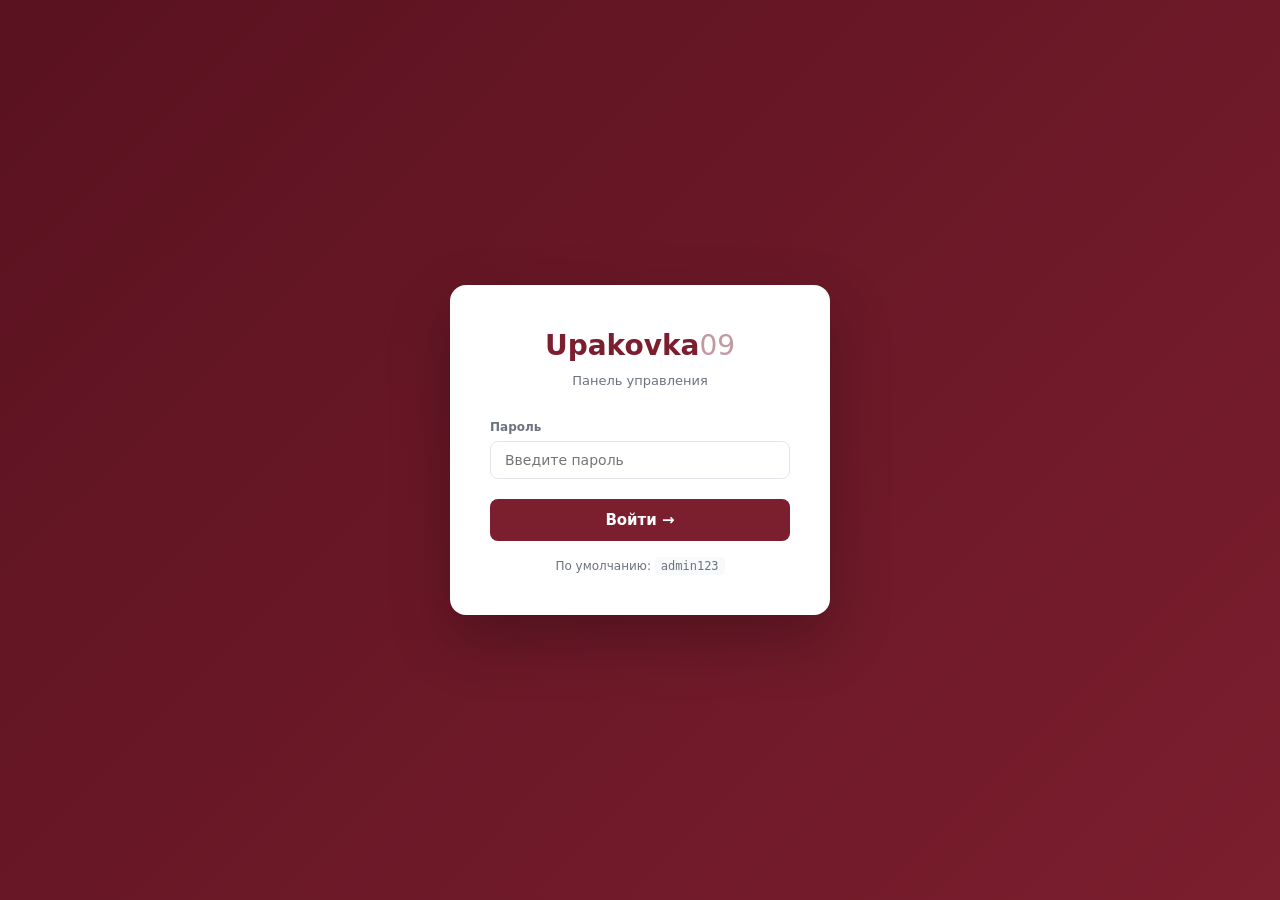
==== admin.html @ 580984e2 "Add files via upload" ====
<!DOCTYPE html>
<html lang="ru">
<head>
<meta charset="UTF-8"/>
<meta name="viewport" content="width=device-width,initial-scale=1.0"/>
<title>Админ — Upakovka09</title>
<style>
*,*::before,*::after{box-sizing:border-box;margin:0;padding:0}
body{font-family:system-ui,-apple-system,sans-serif;background:#f0f2f5;color:#1a1a1a;font-size:14px;line-height:1.5}
:root{--br:#7B1E2E;--brl:#9B2535;--brd:#5A1220;--bbg:#F9EDEF;--sw:230px;--r:8px;--rl:12px;--bor:#e2e5e9;--mut:#6b7280;--gr:#f8f9fa}

/* ── LOGIN ── */
#login-screen{position:fixed;inset:0;background:linear-gradient(135deg,var(--brd),var(--br));display:flex;align-items:center;justify-content:center;z-index:999}
.lbox{background:#fff;border-radius:16px;padding:40px;width:380px;text-align:center;box-shadow:0 24px 60px rgba(0,0,0,.25)}
.llogo{font-size:28px;font-weight:700;color:var(--br);margin-bottom:4px}
.llogo span{opacity:.45;font-weight:400}
.lsub{font-size:13px;color:var(--mut);margin-bottom:28px}
.lf{text-align:left;margin-bottom:16px}
.lf label{font-size:12px;color:var(--mut);font-weight:600;display:block;margin-bottom:5px}
.lf input{width:100%;padding:10px 14px;border:1.5px solid var(--bor);border-radius:var(--r);font-size:14px;outline:none;font-family:inherit;transition:border-color .15s}
.lf input:focus{border-color:var(--br)}
.lf input.shake{animation:shk .4s}
@keyframes shk{0%,100%{transform:translateX(0)}25%{transform:translateX(-8px)}75%{transform:translateX(8px)}}
#pw-err{color:#b91c1c;font-size:12px;margin-top:4px;display:none}
.btn-login{width:100%;background:var(--br);color:#fff;border:none;border-radius:var(--r);padding:12px;font-size:15px;font-weight:600;cursor:pointer;font-family:inherit;margin-top:4px;transition:background .15s}
.btn-login:hover{background:var(--brl)}
.lhint{font-size:12px;color:var(--mut);margin-top:16px}
.lhint code{background:var(--gr);padding:2px 6px;border-radius:4px}

/* ── APP ── */
#app{display:none;height:100vh;overflow:hidden;flex-direction:row}

/* ── SIDEBAR ── */
.sb{width:var(--sw);background:var(--brd);display:flex;flex-direction:column;flex-shrink:0}
.sb-logo{padding:18px 20px;border-bottom:1px solid rgba(255,255,255,.1)}
.sb-logo-t{font-size:18px;font-weight:700;color:#fff}
.sb-logo-t span{opacity:.45;font-weight:400}
.sb-logo-s{font-size:11px;color:rgba(255,255,255,.3);margin-top:2px}
.sb-nav{flex:1;padding:10px 0;overflow-y:auto}
.sb-sec{font-size:10px;font-weight:700;color:rgba(255,255,255,.25);letter-spacing:.8px;text-transform:uppercase;padding:14px 20px 5px}
.si{display:flex;align-items:center;gap:10px;padding:10px 20px;cursor:pointer;color:rgba(255,255,255,.65);border-left:3px solid transparent;transition:all .15s;user-select:none}
.si:hover{background:rgba(255,255,255,.08);color:#fff}
.si.active{background:rgba(255,255,255,.12);color:#fff;border-left-color:#fff}
.si-ico{font-size:18px;flex-shrink:0}
.si-lbl{font-size:13px;font-weight:500}
.si-badge{background:#e74c3c;color:#fff;font-size:10px;font-weight:700;min-width:18px;height:18px;border-radius:9px;display:none;align-items:center;justify-content:center;padding:0 4px;margin-left:auto}
.sb-foot{padding:14px 20px;border-top:1px solid rgba(255,255,255,.1);display:flex;flex-direction:column;gap:4px}
.sb-clock{font-size:11px;color:rgba(255,255,255,.3);margin-bottom:4px}
.sb-lnk{display:flex;align-items:center;gap:6px;font-size:12px;color:rgba(255,255,255,.5);cursor:pointer;padding:5px 0;background:none;border:none;font-family:inherit;transition:color .15s;text-align:left}
.sb-lnk:hover{color:#fff}

/* ── MAIN ── */
.main{flex:1;display:flex;flex-direction:column;overflow:hidden;min-width:0}
.topbar{background:#fff;border-bottom:1px solid var(--bor);padding:0 24px;height:56px;display:flex;align-items:center;justify-content:space-between;flex-shrink:0}
.topbar-t{font-size:16px;font-weight:700}
.topbar-a{display:flex;gap:8px;align-items:center}
.pane{display:none;flex-direction:column;overflow:hidden;flex:1}
.pane.block{display:block;overflow-y:auto;padding:24px}
.pane.flex{display:flex}
.scroll{flex:1;overflow-y:auto;padding:24px;display:flex;flex-direction:column;gap:16px}

/* ── STATUS BAR ── */
#gstatus{position:fixed;top:0;left:0;right:0;z-index:9000;padding:10px 20px;font-size:13px;font-weight:500;color:#fff;text-align:center;display:none;transition:background .3s}

/* ── BUTTONS ── */
.btn{display:inline-flex;align-items:center;gap:5px;padding:8px 16px;border-radius:var(--r);font-size:13px;font-weight:500;cursor:pointer;border:none;font-family:inherit;transition:all .15s;white-space:nowrap}
.bp{background:var(--br);color:#fff}.bp:hover{background:var(--brl)}
.bp:disabled{opacity:.55;cursor:not-allowed}
.bo{background:#fff;color:var(--br);border:1.5px solid var(--br)}.bo:hover{background:var(--bbg)}
.bd{background:#fef2f2;color:#b91c1c;border:1.5px solid #fecaca}.bd:hover{background:#fee2e2}
.bsm{padding:6px 12px;font-size:12px}

/* ── STAT CARDS ── */
.scards{display:grid;grid-template-columns:repeat(auto-fit,minmax(140px,1fr));gap:12px}
.scard{background:#fff;border-radius:var(--rl);padding:16px;border:1px solid var(--bor)}
.sc-l{font-size:12px;color:var(--mut);font-weight:500;margin-bottom:6px}
.sc-v{font-size:26px;font-weight:700;line-height:1}
.sc-v.red{color:var(--br)}.sc-v.green{color:#16a34a}.sc-v.blue{color:#2563eb}

/* ── TOOLBAR ── */
.stb{display:flex;align-items:center;gap:10px;flex-wrap:wrap;background:#fff;border-radius:var(--rl);padding:12px 14px;border:1px solid var(--bor);flex-shrink:0}
.sw{position:relative;flex:1;min-width:180px}
.sw input{width:100%;padding:8px 12px 8px 32px;border:1.5px solid var(--bor);border-radius:var(--r);font-size:13px;outline:none;background:var(--gr);font-family:inherit;transition:border-color .15s}
.sw input:focus{border-color:var(--br);background:#fff}
.sw-i{position:absolute;left:10px;top:50%;transform:translateY(-50%);font-size:13px;color:var(--mut);pointer-events:none}
.fbtns{display:flex;gap:4px;flex-wrap:wrap}
.fb{background:var(--gr);border:1.5px solid var(--bor);border-radius:20px;padding:5px 12px;font-size:12px;font-weight:500;cursor:pointer;color:var(--mut);font-family:inherit;white-space:nowrap;transition:all .15s}
.fb:hover{border-color:var(--br);color:var(--br)}
.fb.on{background:var(--bbg);border-color:var(--br);color:var(--brd)}
.sel{padding:7px 10px;border:1.5px solid var(--bor);border-radius:var(--r);font-size:12px;color:var(--mut);outline:none;background:var(--gr);cursor:pointer;font-family:inherit}

/* ── ORDERS ── */
.order-card{background:#fff;border:1.5px solid var(--bor);border-radius:var(--rl);overflow:hidden;margin-bottom:10px}
.order-new{border-color:var(--br)!important;box-shadow:0 0 0 1px var(--br)}
.oc-h{padding:10px 16px;display:flex;align-items:center;justify-content:space-between;background:var(--gr);border-bottom:1px solid var(--bor)}
.oc-id{font-size:13px;font-weight:700}
.oc-time{font-size:12px;color:var(--mut);margin-left:8px}
.oc-b{padding:12px 16px;display:flex;flex-direction:column;gap:8px}
.oc-ph{display:flex;align-items:center;gap:10px}
.oc-ph-ico{width:34px;height:34px;background:var(--bbg);border-radius:50%;display:flex;align-items:center;justify-content:center;font-size:15px;flex-shrink:0}
.oc-ph-num{font-size:15px;font-weight:700;color:var(--brd)}
.oc-ph-name{font-size:12px;color:var(--mut)}
.oc-meta{display:flex;flex-wrap:wrap;gap:5px}
.oc-pill{background:var(--gr);border:1px solid var(--bor);border-radius:20px;padding:2px 9px;font-size:12px;color:var(--mut)}
.oc-items{display:flex;flex-wrap:wrap;gap:5px}
.otag{background:#fff;border:1px solid var(--bor);border-radius:var(--r);padding:3px 9px;font-size:12px;color:#374151}
.otag b{font-weight:600;color:#1a1a1a}
.oc-comment{font-size:12px;color:var(--mut);background:#fffbeb;border:1px solid #fde68a;border-radius:var(--r);padding:5px 9px}
.oc-f{padding:10px 16px;border-top:1px solid var(--bor);display:flex;align-items:center;justify-content:space-between;background:var(--gr)}
.oc-total{font-size:17px;font-weight:700;color:var(--br)}
.oc-act{display:flex;gap:5px;flex-wrap:wrap;align-items:center}
.ob{background:#fff;border:1.5px solid var(--bor);border-radius:var(--r);padding:5px 11px;font-size:12px;font-weight:500;cursor:pointer;font-family:inherit;color:#374151;text-decoration:none;display:inline-flex;align-items:center;gap:4px;transition:all .15s}
.ob:hover{border-color:#94a3b8;background:#f1f5f9}
.ob-ok{background:var(--br);color:#fff;border-color:var(--br)}.ob-ok:hover{background:var(--brl)}
.ob-del{color:#b91c1c;border-color:#fecaca}.ob-del:hover{background:#fef2f2;border-color:#b91c1c}
.os-lbl{font-size:11px;font-weight:600;padding:3px 9px;border-radius:20px}
.sn{background:#fff0ee;color:var(--br)}.sp{background:#fef9c3;color:#854d0e}.sd{background:#f0fdf4;color:#166534}
.os-done{font-size:12px;color:#16a34a}

/* ── PRODUCT CARDS ── */
.pgrid{display:grid;grid-template-columns:repeat(auto-fill,minmax(230px,1fr));gap:12px}
.pc{background:#fff;border:1.5px solid var(--bor);border-radius:var(--rl);overflow:hidden;display:flex;flex-direction:column;transition:border-color .15s}
.pc:hover{border-color:#94a3b8}
.pc-img{height:130px;background:var(--bbg);display:flex;align-items:center;justify-content:center;position:relative;overflow:hidden;flex-shrink:0}
.pc-img img{width:100%;height:100%;object-fit:cover}
.pc-emoji{font-size:52px}
.pc-badge{position:absolute;top:7px;left:7px;font-size:10px;font-weight:600;padding:2px 7px;border-radius:10px}
.badge-hit{background:#fef3c7;color:#92400e}.badge-new{background:#d1fae5;color:#065f46}
.badge-eco{background:#ccfbf1;color:#065f46}.badge-sale{background:#fee2e2;color:#991b1b}
.pc-body{padding:11px;flex:1;display:flex;flex-direction:column;gap:3px}
.pc-name{font-size:13px;font-weight:600;line-height:1.3}
.pc-meta{font-size:12px;color:var(--mut)}
.pc-cat{font-size:11px;color:var(--mut);background:var(--gr);border-radius:4px;padding:2px 6px;display:inline-block;margin-top:2px}
.pc-pack{font-size:11px;color:#2563eb;font-weight:500}
.pc-price{font-size:15px;font-weight:700;color:var(--br);margin-top:auto;padding-top:6px}
.pc-old{font-size:11px;color:#9ca3af;text-decoration:line-through;margin-left:5px;font-weight:400}
.pc-photo-url{font-size:10px;color:#6b7280;word-break:break-all;margin-top:2px;padding:2px 4px;background:#f8f9fa;border-radius:4px}
.pc-act{display:flex;border-top:1px solid var(--bor);flex-shrink:0}
.pb{flex:1;background:none;border:none;padding:9px;font-size:12px;font-weight:500;cursor:pointer;font-family:inherit;transition:background .15s;display:flex;align-items:center;justify-content:center;gap:4px}
.pb-e:hover{background:#f0fdf4;color:#166534}
.pb-d{border-left:1px solid var(--bor)}.pb-d:hover{background:#fef2f2;color:#b91c1c}

/* ── CATEGORIES ── */
.cg{background:#fff;border:1.5px solid var(--bor);border-radius:var(--rl);overflow:hidden;margin-bottom:10px}
.cr{display:flex;align-items:center;gap:10px;padding:12px 16px;border-bottom:1px solid var(--bor)}
.cr:last-child{border-bottom:none}
.cr-main{background:var(--gr)}
.cr-sub{padding-left:32px}
.cr-em{font-size:20px;flex-shrink:0;width:28px;text-align:center}
.cr-lbl{font-size:14px;font-weight:500;flex:1}
.cr-id{font-size:11px;color:var(--mut);font-family:monospace;background:var(--gr);padding:2px 6px;border-radius:4px;border:1px solid var(--bor)}
.cr-act{display:flex;gap:6px;margin-left:auto}
.cb{background:var(--gr);border:1px solid var(--bor);border-radius:var(--r);padding:5px 10px;font-size:12px;cursor:pointer;font-family:inherit;transition:background .15s;white-space:nowrap}
.cb:hover{background:var(--bbg);border-color:var(--br);color:var(--brd)}
.cb-add{color:var(--brd);font-weight:500}
.cb-del:hover{background:#fef2f2;border-color:#fecaca;color:#b91c1c}

/* ── MODALS ── */
.modal{position:fixed;inset:0;background:rgba(0,0,0,.5);display:none;align-items:center;justify-content:center;z-index:1000;padding:20px}
.mbox{background:#fff;border-radius:16px;width:560px;max-width:100%;max-height:90vh;overflow-y:auto;box-shadow:0 24px 60px rgba(0,0,0,.2)}
.mbox-sm{width:420px}
.mhdr{padding:18px 22px;border-bottom:1px solid var(--bor);display:flex;align-items:center;justify-content:space-between;position:sticky;top:0;background:#fff;z-index:1}
.mhdr h2{font-size:15px;font-weight:700}
.mcls{background:none;border:none;font-size:20px;cursor:pointer;color:var(--mut);width:30px;height:30px;display:flex;align-items:center;justify-content:center;border-radius:6px}
.mcls:hover{background:var(--gr)}
.mbody{padding:22px;display:flex;flex-direction:column;gap:14px}
.mftr{padding:14px 22px;border-top:1px solid var(--bor);display:flex;gap:8px;justify-content:flex-end;position:sticky;bottom:0;background:#fff}
.merr{color:#b91c1c;font-size:12px;background:#fef2f2;border:1px solid #fecaca;border-radius:var(--r);padding:8px 12px;display:none}

/* ── PHOTO UPLOAD ── */
.ph-wrap{display:flex;flex-direction:column;gap:8px}
.ph-preview{width:100%;height:160px;border:2px dashed var(--bor);border-radius:var(--rl);overflow:hidden;position:relative;background:var(--gr);display:flex;align-items:center;justify-content:center;cursor:pointer;transition:border-color .15s}
.ph-preview:hover{border-color:var(--br);background:var(--bbg)}
.ph-preview img{width:100%;height:100%;object-fit:cover;position:absolute;inset:0}
.ph-placeholder{display:flex;flex-direction:column;align-items:center;gap:6px;color:var(--mut);pointer-events:none;text-align:center}
.ph-placeholder .icon{font-size:32px}
.ph-placeholder .txt{font-size:13px;font-weight:500}
.ph-placeholder .sub{font-size:11px}
.ph-controls{display:flex;gap:8px}
.ph-btn-pick{display:inline-flex;align-items:center;gap:5px;padding:7px 14px;font-size:12px;font-weight:500;cursor:pointer;border-radius:var(--r);font-family:inherit;border:1.5px solid var(--br);background:var(--bbg);color:var(--brd);transition:background .15s}
.ph-btn-pick:hover{background:#f1d9dc}
.ph-btn-del{display:inline-flex;align-items:center;gap:5px;padding:7px 14px;font-size:12px;font-weight:500;cursor:pointer;border-radius:var(--r);font-family:inherit;border:1.5px solid #fecaca;background:#fef2f2;color:#b91c1c;transition:background .15s}
.ph-btn-del:hover{background:#fee2e2}
input[type=file]{display:none}
.ph-status{font-size:12px;padding:7px 10px;border-radius:6px;display:none}
.ph-status.ok{display:block;background:#f0fdf4;color:#166534;border:1px solid #bbf7d0}
.ph-status.err{display:block;background:#fef2f2;color:#b91c1c;border:1px solid #fecaca}
.ph-status.loading{display:block;background:#eff6ff;color:#1e40af;border:1px solid #bfdbfe}
.ph-url-display{font-size:11px;color:var(--mut);padding:4px 8px;background:var(--gr);border-radius:4px;word-break:break-all;border:1px solid var(--bor)}
/* Multiple photos grid */
.ph-thumb{position:relative;aspect-ratio:1;border-radius:var(--r);overflow:hidden;border:1.5px solid var(--bor);background:var(--bbg)}
.ph-thumb img{width:100%;height:100%;object-fit:cover}
.ph-thumb-del{position:absolute;top:3px;right:3px;background:rgba(0,0,0,.6);color:#fff;border:none;border-radius:50%;width:20px;height:20px;font-size:12px;cursor:pointer;display:flex;align-items:center;justify-content:center;line-height:1}
.ph-thumb-del:hover{background:rgba(180,0,0,.8)}
.ph-thumb-main{position:absolute;bottom:3px;left:3px;background:rgba(0,0,0,.55);color:#fff;font-size:9px;padding:1px 5px;border-radius:4px;font-weight:600}
.custom-spec-row{display:grid;grid-template-columns:1fr 1fr auto;gap:6px;align-items:center;margin-bottom:6px}
.custom-spec-row input{padding:7px 10px;border:1.5px solid var(--bor);border-radius:var(--r);font-size:12px;outline:none;font-family:inherit;transition:border-color .15s}
.custom-spec-row input:focus{border-color:var(--br)}
.custom-spec-del{background:#fef2f2;border:1px solid #fecaca;border-radius:var(--r);padding:6px 10px;cursor:pointer;color:#b91c1c;font-size:13px;flex-shrink:0}

/* ── FORM FIELDS ── */
.fg{display:flex;flex-direction:column;gap:5px}
.fg label{font-size:12px;font-weight:600;color:var(--mut)}
.fg input,.fg select,.fg textarea{padding:8px 12px;border:1.5px solid var(--bor);border-radius:var(--r);font-size:13px;outline:none;font-family:inherit;transition:border-color .15s;background:#fff;width:100%}
.fg input:focus,.fg select:focus{border-color:var(--br)}
.fg input:disabled{background:var(--gr);color:var(--mut);cursor:not-allowed}
.fg .hint{font-size:11px;color:var(--mut)}
.frow{display:grid;grid-template-columns:1fr 1fr;gap:12px}
.fsep{font-size:11px;font-weight:700;color:var(--mut);text-transform:uppercase;letter-spacing:.5px;padding-top:4px;border-top:1px solid var(--bor)}

/* ── MISC ── */
.empty{text-align:center;padding:50px 20px;color:var(--mut);background:#fff;border-radius:var(--rl);border:1px solid var(--bor)}
.warn{background:#fff3cd;border:1px solid #ffc107;border-radius:var(--r);padding:12px 16px;font-size:13px;color:#856404}
.rcard{background:#fff;border-radius:var(--rl);border:1px solid var(--bor);overflow:hidden}
.rcard-t{padding:12px 16px;font-size:14px;font-weight:600;border-bottom:1px solid var(--bor);background:var(--gr)}
.rrow{display:flex;align-items:center;gap:10px;padding:9px 16px;border-bottom:1px solid var(--bor);font-size:13px}
.rrow:last-child{border-bottom:none}
.rid{font-weight:700;color:var(--br);min-width:80px}
.rphone{flex:1;color:var(--mut)}
.rtotal{font-weight:600;min-width:80px;text-align:right}
.toast{position:fixed;bottom:22px;right:22px;padding:11px 18px;border-radius:var(--rl);font-size:13px;font-weight:500;opacity:0;transition:opacity .3s,transform .3s;z-index:9999;transform:translateY(8px);pointer-events:none;box-shadow:0 8px 24px rgba(0,0,0,.12)}
.toast.show{opacity:1;transform:translateY(0)}
.toast-ok{background:#166534;color:#fff}
.toast-info{background:#1e40af;color:#fff}
::-webkit-scrollbar{width:5px;height:5px}
::-webkit-scrollbar-thumb{background:#d1d5db;border-radius:3px}
</style>
</head>
<body>

<div id="gstatus"></div>

<!-- БАННЕР НОВОГО ЗАКАЗА -->
<div id="order-banner" style="display:none;position:fixed;top:20px;right:20px;z-index:9999;background:#fff;border:2px solid var(--br);border-radius:16px;box-shadow:0 8px 32px rgba(123,30,46,.2);padding:16px 20px;min-width:280px;max-width:360px;animation:slidein .3s ease">
  <div style="display:flex;align-items:flex-start;justify-content:space-between;gap:12px">
    <div style="display:flex;align-items:center;gap:10px">
      <div style="width:42px;height:42px;background:var(--bbg);border-radius:50%;display:flex;align-items:center;justify-content:center;font-size:20px;flex-shrink:0">🛒</div>
      <div>
        <div style="font-size:14px;font-weight:700;color:var(--brd);margin-bottom:2px">Новый заказ!</div>
        <div style="font-size:13px;color:var(--mut)" id="banner-phone"></div>
        <div style="font-size:15px;font-weight:700;color:var(--br)" id="banner-total"></div>
      </div>
    </div>
    <button onclick="closeBanner()" style="background:none;border:none;cursor:pointer;color:var(--mut);font-size:18px;padding:0;line-height:1;flex-shrink:0">✕</button>
  </div>
  <div style="display:flex;gap:8px;margin-top:12px">
    <button onclick="showTab('orders');closeBanner();" style="flex:1;background:var(--br);color:#fff;border:none;border-radius:8px;padding:8px;font-size:13px;font-weight:600;cursor:pointer;font-family:inherit">Посмотреть заказ</button>
  </div>
</div>
<style>
@keyframes slidein{from{transform:translateX(120%);opacity:0}to{transform:translateX(0);opacity:1}}
</style>

<!-- LOGIN -->
<div id="login-screen">
  <div class="lbox">
    <div class="llogo">Upakovka<span>09</span></div>
    <div class="lsub">Панель управления</div>
    <div class="lf">
      <label>Пароль</label>
      <input type="password" id="pw-input" placeholder="Введите пароль"/>
      <div id="pw-err">Неверный пароль</div>
    </div>
    <button class="btn-login" onclick="doLogin()">Войти →</button>
    <div class="lhint">По умолчанию: <code>admin123</code></div>
  </div>
</div>

<!-- APP -->
<div id="app">
  <aside class="sb">
    <div class="sb-logo">
      <div class="sb-logo-t">Upakovka<span>09</span></div>
      <div class="sb-logo-s">Панель управления</div>
    </div>
    <nav class="sb-nav">
      <div class="sb-sec">Главное</div>
      <div class="si active" onclick="showTab('stats')" data-tab="stats"><span class="si-ico">📊</span><span class="si-lbl">Статистика</span></div>
      <div class="si" onclick="showTab('orders')" data-tab="orders"><span class="si-ico">📦</span><span class="si-lbl">Заказы</span><span class="si-badge" id="sbadge">0</span></div>
      <div class="sb-sec">Магазин</div>
      <div class="si" onclick="showTab('products')" data-tab="products"><span class="si-ico">🏷️</span><span class="si-lbl">Товары</span></div>
      <div class="si" onclick="showTab('categories')" data-tab="categories"><span class="si-ico">🗂️</span><span class="si-lbl">Категории</span></div>
    </nav>
    <div class="sb-foot">
      <div class="sb-clock" id="clock"></div>
      <button class="sb-lnk" onclick="window.open('index.html','_blank')">🌐 Открыть сайт ↗</button>
      <button class="sb-lnk" onclick="doLogout()">🚪 Выйти</button>
    </div>
  </aside>

  <div class="main">

    <!-- STATS -->
    <div id="pane-stats" class="pane block">
      <div style="font-size:16px;font-weight:700;margin-bottom:18px">Статистика</div>
      <div class="scards" style="margin-bottom:18px">
        <div class="scard"><div class="sc-l">📦 Заказов всего</div><div class="sc-v" id="s-orders">0</div></div>
        <div class="scard"><div class="sc-l">🆕 Новых</div><div class="sc-v red" id="s-new">0</div></div>
        <div class="scard"><div class="sc-l">💰 Выручка</div><div class="sc-v green" id="s-rev">0 ₽</div></div>
        <div class="scard"><div class="sc-l">🏷️ Товаров</div><div class="sc-v blue" id="s-prods">0</div></div>
      </div>
      <div class="rcard"><div class="rcard-t">Последние заказы</div><div id="recent-list"></div></div>
    </div>

    <!-- ORDERS -->
    <div id="pane-orders" class="pane flex">
      <div class="topbar">
        <div class="topbar-t">Заказы</div>
        <div class="topbar-a"><button class="btn bd bsm" onclick="clearOrders()">🗑 Очистить все</button></div>
      </div>
      <div class="scroll">
        <div class="scards">
          <div class="scard"><div class="sc-l">Всего</div><div class="sc-v" id="os-all">0</div></div>
          <div class="scard"><div class="sc-l">Новых</div><div class="sc-v red" id="os-new">0</div></div>
          <div class="scard"><div class="sc-l">В обработке</div><div class="sc-v" id="os-proc">0</div></div>
          <div class="scard"><div class="sc-l">Выполнено</div><div class="sc-v green" id="os-done">0</div></div>
          <div class="scard"><div class="sc-l">Выручка</div><div class="sc-v green" id="os-rev">0 ₽</div></div>
        </div>
        <div class="stb">
          <div class="sw"><span class="sw-i">🔍</span><input type="text" placeholder="Телефон, имя, ID…" oninput="oSearch=this.value;renderOrders()"/></div>
          <div class="fbtns">
            <button class="fb on" onclick="oFilter='all';setFB(this,'of');renderOrders()" data-g="of">Все</button>
            <button class="fb" onclick="oFilter='new';setFB(this,'of');renderOrders()" data-g="of">🆕 Новые</button>
            <button class="fb" onclick="oFilter='processing';setFB(this,'of');renderOrders()" data-g="of">⏳ В работе</button>
            <button class="fb" onclick="oFilter='done';setFB(this,'of');renderOrders()" data-g="of">✅ Готово</button>
          </div>
        </div>
        <div id="orders-wrap"></div>
      </div>
    </div>

    <!-- PRODUCTS -->
    <div id="pane-products" class="pane flex">
      <div class="topbar">
        <div class="topbar-t">Товары &nbsp;<span style="font-weight:400;font-size:13px;color:var(--mut)" id="p-count"></span></div>
        <div class="topbar-a">
          <button class="btn bo bsm" onclick="openImportModal()">📊 Импорт Excel/CSV</button>
          <button class="btn bp" onclick="openProdModal(0)">+ Добавить товар</button>
        </div>
      </div>
      <div class="scroll">
        <div class="stb">
          <div class="sw"><span class="sw-i">🔍</span><input type="text" placeholder="Поиск…" oninput="pSearch=this.value;renderProds()"/></div>
          <div class="fbtns">
            <button class="fb on" onclick="pCat='all';setFB(this,'pf');renderProds()" data-g="pf">Все</button>
            <button class="fb" onclick="pCat='containers';setFB(this,'pf');renderProds()" data-g="pf">📦</button>
            <button class="fb" onclick="pCat='cups';setFB(this,'pf');renderProds()" data-g="pf">☕</button>
            <button class="fb" onclick="pCat='bags';setFB(this,'pf');renderProds()" data-g="pf">🛍️</button>
            <button class="fb" onclick="pCat='plates';setFB(this,'pf');renderProds()" data-g="pf">🍽️</button>
          </div>
          <select class="sel" onchange="pSort=this.value;renderProds()">
            <option value="">По умолчанию</option>
            <option value="pa">Дешевле</option>
            <option value="pd">Дороже</option>
            <option value="nm">А–Я</option>
          </select>
        </div>
        <div class="pgrid" id="p-grid"></div>
        <div id="p-empty" class="empty" style="display:none">🔍 Ничего не найдено</div>
      </div>
    </div>

    <!-- CATEGORIES -->
    <div id="pane-categories" class="pane flex">
      <div class="topbar">
        <div class="topbar-t">Категории</div>
        <div class="topbar-a"><button class="btn bp" onclick="openCatModal('cat-new','','')">+ Добавить категорию</button></div>
      </div>
      <div class="scroll">
        <div class="warn">⚠️ ID категории нельзя изменить после создания — он привязан к товарам.</div>
        <div id="cats-wrap"></div>
      </div>
    </div>

  </div><!-- /main -->
</div><!-- /app -->

<!-- MODAL: ТОВАР -->
<div class="modal" id="modal-prod" onclick="if(this===event.target)closeProdModal()">
  <div class="mbox">
    <div class="mhdr"><h2 id="mprod-title">Новый товар</h2><button class="mcls" onclick="closeProdModal()">✕</button></div>
    <div class="mbody">
      <div class="merr" id="merr"></div>

      <!-- ФОТО — до 5 штук -->
      <div class="fg">
        <label>Фото товара <span style="font-weight:400;color:var(--mut)">(до 5 штук)</span></label>
        <!-- Сетка превью -->
        <div id="ph-grid" style="display:grid;grid-template-columns:repeat(5,1fr);gap:8px;margin-bottom:8px"></div>
        <!-- Кнопка добавить -->
        <div style="display:flex;gap:8px;align-items:center">
          <label class="ph-btn-pick" for="ph-file" id="ph-add-btn">📂 Добавить фото</label>
          <span style="font-size:12px;color:var(--mut)" id="ph-count-lbl">0 / 5</span>
        </div>
        <div class="ph-status" id="ph-status"></div>
        <input type="file" id="ph-file" accept="image/jpeg,image/png,image/webp,image/gif" multiple onchange="onPhotosSelected(this)"/>
      </div>

      <div class="frow">
        <div class="fg"><label>Эмодзи (если нет фото)</label><input id="m-emoji" type="text" placeholder="📦"/></div>
        <div class="fg"><label>Значок</label>
          <select id="m-badge"><option value="">Нет</option><option value="hit">🔥 Хит</option><option value="new">🆕 Новинка</option><option value="eco">🌿 Эко</option><option value="sale">💸 Скидка</option></select>
        </div>
      </div>
      <div class="fg"><label>Название *</label><input id="m-name" type="text" placeholder="Контейнер 500мл"/></div>
      <div class="fg"><label>Артикул (SKU)</label><input id="m-sku" type="text" placeholder="UP-001"/></div>
      <div class="fg"><label>Описание</label><input id="m-meta" type="text" placeholder="Полипропилен PP, с крышкой"/></div>
      <div class="frow">
        <div class="fg"><label>Категория</label><select id="m-cat" onchange="buildSubSel(this.value,'')"></select></div>
        <div class="fg"><label>Подкатегория</label><select id="m-sub"></select></div>
      </div>
      <div class="frow">
        <div class="fg"><label>Цена, ₽ *</label><input id="m-price" type="number" step="0.01" min="0" placeholder="4.90"/></div>
        <div class="fg"><label>Старая цена, ₽</label><input id="m-oldprice" type="number" step="0.01" min="0" placeholder="6.50"/></div>
      </div>
      <div class="fg">
        <label>В упаковке, шт.</label>
        <input id="m-pack" type="number" min="1" value="50"/>
        <span class="hint">Покупатель заказывает кратно этому числу</span>
      </div>
      <div class="fsep">Характеристики</div>
      <div class="frow">
        <div class="fg"><label>Материал</label><input id="m-mat" type="text" placeholder="Полипропилен PP"/></div>
        <div class="fg"><label>Объём</label><input id="m-vol" type="text" placeholder="500 мл"/></div>
      </div>
      <div class="fg"><label>Размер</label><input id="m-size" type="text" placeholder="18×13×5 см"/></div>
      <div class="fg">
        <label>Дополнительные характеристики</label>
        <div id="custom-specs"></div>
        <button type="button" onclick="addCustomSpec()" style="margin-top:6px;background:none;border:1.5px dashed var(--bor);border-radius:var(--r);padding:7px 14px;font-size:12px;color:var(--mut);cursor:pointer;font-family:inherit;width:100%;transition:all .15s" onmouseover="this.style.borderColor='var(--br)';this.style.color='var(--br)'" onmouseout="this.style.borderColor='var(--bor)';this.style.color='var(--mut)'">+ Добавить характеристику</button>
      </div>
    </div>
    <div class="mftr">
      <button class="btn bo" onclick="closeProdModal()">Отмена</button>
      <button class="btn bp" id="save-btn" onclick="saveProd()">💾 Сохранить</button>
    </div>
  </div>
</div>

<!-- MODAL: КАТЕГОРИЯ -->
<div class="modal" id="modal-cat" onclick="if(this===event.target)closeCatModal()">
  <div class="mbox mbox-sm">
    <div class="mhdr"><h2 id="mcat-title">Категория</h2><button class="mcls" onclick="closeCatModal()">✕</button></div>
    <div class="mbody">
      <div class="merr" id="cerr"></div>
      <div class="fg" id="emoji-row"><label>Эмодзи</label><input id="c-emoji" type="text" placeholder="📦"/></div>
      <div class="fg"><label>Название *</label><input id="c-label" type="text" placeholder="Название"/></div>
      <div class="fg">
        <label>ID (латиница, без пробелов)</label>
        <input id="c-id" type="text" placeholder="my_category"/>
        <span class="hint" id="c-id-hint"></span>
      </div>
    </div>
    <div class="mftr">
      <button class="btn bo" onclick="closeCatModal()">Отмена</button>
      <button class="btn bp" onclick="saveCat()">💾 Сохранить</button>
    </div>
  </div>
</div>

<script src="js/data.js"></script>
<script>
// ════════════════════════════════════════════════════════
//  ⚙️  НАСТРОЙКИ
// ════════════════════════════════════════════════════════

var PASS      = 'admin123';  // пароль для входа

// ImgBB API — для загрузки фото (бесплатно, фото видны всем)
// Получить ключ: imgbb.com → Account → API
// ImgBB и Firebase настроены в js/data.js
var IMGBB_KEY = '605aad32ee4f662d7c61875d4e055c66';

// ════════════════════════════════════════════════════════
//  СОСТОЯНИЕ
// ════════════════════════════════════════════════════════
var oFilter='all', oSearch='', pCat='all', pSearch='', pSort='';
var editId=null, catEditing={};
var photosState=[]; // массив фото в текущей модалке
// фото в текущей открытой модалке:
// null  = не изменялось
// false = помечено для удаления
// строка = новый base64 для загрузки
var photoState = null;

// ════════════════════════════════════════════════════════
//  AUTH
// ════════════════════════════════════════════════════════
document.getElementById('pw-input').addEventListener('keydown',function(e){if(e.key==='Enter')doLogin();});
function doLogin(){
  if(document.getElementById('pw-input').value===PASS){
    sessionStorage.setItem('ua','1');
    document.getElementById('login-screen').style.display='none';
    document.getElementById('app').style.display='flex';
    init();
  } else {
    var i=document.getElementById('pw-input');
    i.value=''; i.classList.add('shake');
    document.getElementById('pw-err').style.display='block';
    setTimeout(function(){i.classList.remove('shake');},600);
  }
}
function doLogout(){sessionStorage.removeItem('ua');location.reload();}
if(sessionStorage.getItem('ua')==='1'){
  document.addEventListener('DOMContentLoaded',function(){
    document.getElementById('login-screen').style.display='none';
    document.getElementById('app').style.display='flex';
    init();
  });
}
function init(){
  tick(); setInterval(tick,10000);
  // Запрашиваем разрешение на браузерные уведомления
  if('Notification' in window && Notification.permission === 'default'){
    Notification.requestPermission();
  }
  // Загружаем данные из Firebase
  loadProductsFromServer(function(){ renderProds(); });
  loadCatsFromFirebase(function(){ renderCats(); });
  // Слушаем новые заказы каждые 5 сек
  startOrderPolling(function(order){
    showNewOrderNotification(order);
  });
  showTab('stats');
}

function showNewOrderNotification(order){
  // Звук
  playNotifSound();
  // Браузерное уведомление
  if('Notification' in window && Notification.permission === 'granted'){
    new Notification('🛒 Новый заказ!', {
      body: order.phone + ' · ' + order.total + ' ₽',
      icon: 'https://i.ibb.co/placeholder.png'
    });
  }
  // Уведомление внутри страницы
  showOrderBanner(order);
  // Обновляем список заказов если открыт
  if(adminState && adminState.tab === 'orders') renderOrders();
  updateBadge();
}

function playNotifSound(){
  try{
    var ctx = new (window.AudioContext || window.webkitAudioContext)();
    var osc = ctx.createOscillator();
    var gain = ctx.createGain();
    osc.connect(gain); gain.connect(ctx.destination);
    osc.frequency.setValueAtTime(880, ctx.currentTime);
    osc.frequency.setValueAtTime(660, ctx.currentTime + 0.1);
    gain.gain.setValueAtTime(0.3, ctx.currentTime);
    gain.gain.exponentialRampToValueAtTime(0.001, ctx.currentTime + 0.4);
    osc.start(ctx.currentTime);
    osc.stop(ctx.currentTime + 0.4);
  }catch(e){}
}

function showOrderBanner(order){
  var banner = document.getElementById('order-banner');
  if(!banner) return;
  document.getElementById('banner-phone').textContent = order.phone;
  document.getElementById('banner-total').textContent = order.total + ' ₽';
  banner.style.display = 'flex';
  clearTimeout(window._bannerTimer);
  window._bannerTimer = setTimeout(function(){ closeBanner(); }, 10000);
}

function closeBanner(){
  var b = document.getElementById('order-banner');
  if(b) b.style.display = 'none';
}
function tick(){var e=document.getElementById('clock');if(e)e.textContent=new Date().toLocaleString('ru-RU',{weekday:'short',day:'numeric',month:'short',hour:'2-digit',minute:'2-digit'});}

// ════════════════════════════════════════════════════════
//  UI HELPERS
// ════════════════════════════════════════════════════════
function showTab(t){
  document.querySelectorAll('.si').forEach(function(b){b.classList.toggle('active',b.dataset.tab===t);});
  document.querySelectorAll('.pane').forEach(function(p){p.style.display='none';});
  var p=document.getElementById('pane-'+t);
  if(p) p.style.display=(t==='stats'?'block':'flex');
  if(t==='stats')      renderStats();
  if(t==='orders')     renderOrders();
  if(t==='products')   renderProds();
  if(t==='categories') renderCats();
  updateBadge();
}
function setFB(el,grp){document.querySelectorAll('[data-g="'+grp+'"]').forEach(function(b){b.classList.remove('on');});el.classList.add('on');}
function updateBadge(){
  var orders = window._cachedOrders || [];
  var n = orders.filter(function(o){return o.status==='new';}).length;
  var b = document.getElementById('sbadge');
  b.textContent=n; b.style.display=n?'flex':'none';
  // Обновляем счётчик на вкладке браузера
  document.title = n ? '('+n+') Админ — Upakovka09' : 'Админ — Upakovka09';
}
function setText(id,v){var e=document.getElementById(id);if(e)e.textContent=v;}
function setVal(id,v){var e=document.getElementById(id);if(e)e.value=v;}
function getVal(id){var e=document.getElementById(id);return e?e.value:'';}
function showErr(id,msg){var e=document.getElementById(id);e.textContent=msg;e.style.display='block';setTimeout(function(){e.style.display='none';},3500);}
function showToast(msg,type){
  var t=document.createElement('div');
  t.className='toast toast-'+(type||'ok');
  t.textContent=msg;
  document.body.appendChild(t);
  setTimeout(function(){t.classList.add('show');},10);
  setTimeout(function(){t.classList.remove('show');setTimeout(function(){t.remove();},300);},3000);
}
function gStatus(msg,type){
  var el=document.getElementById('gstatus');
  if(!msg){el.style.display='none';return;}
  el.style.background=type==='ok'?'#166534':type==='err'?'#991b1b':'#1e40af';
  el.textContent=msg; el.style.display='block';
  if(type==='ok') setTimeout(function(){el.style.display='none';},4000);
}

// ════════════════════════════════════════════════════════
//  СТАТИСТИКА
// ════════════════════════════════════════════════════════
function renderStats(){
  var prods=getProducts();
  setText('s-prods',prods.length);
  var orders = window._cachedOrders;
  if(orders){
    _renderStatsWithOrders(orders);
  } else {
    loadOrdersFromFirebase(function(all){
      window._cachedOrders = all;
      _renderStatsWithOrders(all);
      updateBadge();
    });
  }
}
function _renderStatsWithOrders(orders){
  var rev=orders.filter(function(o){return o.status==='done';}).reduce(function(s,o){return s+parseFloat(o.total||0);},0);
  setText('s-orders',orders.length);
  setText('s-new',orders.filter(function(o){return o.status==='new';}).length);
  setText('s-rev',rev.toFixed(0)+' ₽');
  var el=document.getElementById('recent-list');
  var list=orders.slice(0,5);
  if(!list.length){el.innerHTML='<div style="padding:16px;text-align:center;color:var(--mut);font-size:13px">Заказов пока нет</div>';return;}
  var scls={new:'sn',processing:'sp',done:'sd'};
  var slbl={new:'Новый',processing:'В обработке',done:'Выполнен'};
  el.innerHTML=list.map(function(o){return '<div class="rrow"><span class="rid">#'+o.id+'</span><span class="rphone">'+o.phone+'</span><span class="rtotal">'+o.total+' ₽</span><span class="os-lbl '+scls[o.status]+'">'+slbl[o.status]+'</span></div>';}).join('');
}

// ════════════════════════════════════════════════════════
//  ЗАКАЗЫ
// ════════════════════════════════════════════════════════
function renderOrders(){
  var el=document.getElementById('orders-wrap');
  el.innerHTML='<div class="empty" style="opacity:.5">⏳ Загружаем заказы…</div>';
  loadOrdersFromFirebase(function(all){
    // Кешируем для счётчика
    window._cachedOrders = all;
    var list=all;
    if(oFilter!=='all') list=list.filter(function(o){return o.status===oFilter;});
    if(oSearch){var q=oSearch.toLowerCase();list=list.filter(function(o){return (o.phone||'').indexOf(q)!==-1||(o.name||'').toLowerCase().indexOf(q)!==-1||(o.id||'').toLowerCase().indexOf(q)!==-1;});}
    var nc=all.filter(function(o){return o.status==='new';}).length;
    var pc=all.filter(function(o){return o.status==='processing';}).length;
    var dc=all.filter(function(o){return o.status==='done';}).length;
    var rv=all.filter(function(o){return o.status==='done';}).reduce(function(s,o){return s+parseFloat(o.total||0);},0);
    setText('os-all',all.length);setText('os-new',nc);setText('os-proc',pc);setText('os-done',dc);setText('os-rev',rv.toFixed(0)+' ₽');
    if(!list.length){el.innerHTML='<div class="empty">📭 Заказов нет</div>';updateBadge();return;}
  var scls={new:'sn',processing:'sp',done:'sd'};
  var slbl={new:'Новый',processing:'В обработке',done:'Выполнен'};
  el.innerHTML=list.map(function(o){
    return '<div class="order-card'+(o.status==='new'?' order-new':'')+'">'+
      '<div class="oc-h"><div><span class="oc-id">#'+o.id+'</span><span class="oc-time">'+o.time+'</span></div><span class="os-lbl '+scls[o.status]+'">'+slbl[o.status]+'</span></div>'+
      '<div class="oc-b">'+
        '<div class="oc-ph"><div class="oc-ph-ico">📞</div><div><div class="oc-ph-num">'+o.phone+'</div>'+(o.name&&o.name!=='Покупатель'?'<div class="oc-ph-name">'+o.name+'</div>':'')+'</div></div>'+
        '<div class="oc-meta"><span class="oc-pill">🚚 '+o.delivery+'</span><span class="oc-pill">💳 '+o.payment+'</span>'+(o.address?'<span class="oc-pill">📍 '+o.address+'</span>':'')+'</div>'+
        '<div class="oc-items">'+o.items.map(function(i){return '<span class="otag">'+i.emoji+' '+i.name+' <b>'+i.qty+' шт.</b></span>';}).join('')+'</div>'+
        (o.comment?'<div class="oc-comment">💬 '+o.comment+'</div>':'')+
      '</div>'+
      '<div class="oc-f"><div class="oc-total">'+o.total+' ₽</div><div class="oc-act">'+
        '<a class="ob" href="tel:'+o.phone.replace(/\D/g,'')+'">📞 Позвонить</a>'+
        (o.status==='new'?'<button class="ob ob-ok" onclick="setOS(\''+o.id+'\',\'processing\')">✓ Принять</button>':'')+
        (o.status==='processing'?'<button class="ob ob-ok" onclick="setOS(\''+o.id+'\',\'done\')">📦 Выполнен</button>':'')+
        (o.status==='done'?'<span class="os-done">✓ Завершён</span>':'')+
        '<button class="ob ob-del" onclick="delOrder(\''+o.id+'\')">🗑</button>'+
      '</div></div></div>';
    }).join('');
    updateBadge();
  }); // end loadOrdersFromFirebase
}
function setOS(id,st){
  updateOrderStatusInFirebase(id, st, function(){
    renderOrders();
    updateBadge();
  });
}
function delOrder(id){
  if(!confirm('Удалить заказ #'+id+'?')) return;
  deleteOrderFromFirebase(id, function(){ renderOrders(); updateBadge(); });
}
function clearOrders(){
  if(!confirm('Удалить ВСЕ заказы?')) return;
  deleteAllOrdersFromFirebase(function(){ renderOrders(); updateBadge(); });
}

// ════════════════════════════════════════════════════════
//  ТОВАРЫ
// ════════════════════════════════════════════════════════
var BL={hit:'🔥 Хит',new:'🆕 Новинка',eco:'🌿 Эко',sale:'💸 Скидка'};
var BC={hit:'badge-hit',new:'badge-new',eco:'badge-eco',sale:'badge-sale'};

function renderProds(){
  var list=getProducts();
  if(pCat!=='all') list=list.filter(function(p){return p.cat===pCat;});
  if(pSearch){var q=pSearch.toLowerCase();list=list.filter(function(p){return p.name.toLowerCase().indexOf(q)!==-1||p.meta.toLowerCase().indexOf(q)!==-1;});}
  list=list.slice();
  if(pSort==='pa') list.sort(function(a,b){return a.price-b.price;});
  if(pSort==='pd') list.sort(function(a,b){return b.price-a.price;});
  if(pSort==='nm') list.sort(function(a,b){return a.name.localeCompare(b.name,'ru');});
  setText('p-count',list.length+' товаров');
  var el=document.getElementById('p-grid');
  var em=document.getElementById('p-empty');
  if(!list.length){el.innerHTML='';em.style.display='block';return;}
  em.style.display='none';
  el.innerHTML=list.map(function(p){
    var ph=p.photo||'';
    var imgHtml=ph
      ?'<img src="'+ph+'" alt="'+p.name+'" onerror="this.style.display=\'none\';this.nextSibling.style.display=\'flex\'">'+'<div class="pc-emoji" style="display:none">'+p.emoji+'</div>'
      :'<div class="pc-emoji">'+p.emoji+'</div>';
    return '<div class="pc">'+
      '<div class="pc-img">'+imgHtml+(p.badge?'<span class="pc-badge '+BC[p.badge]+'">'+BL[p.badge]+'</span>':'')+'</div>'+
      '<div class="pc-body">'+
        '<div class="pc-name">'+p.name+'</div>'+
        '<div class="pc-meta">'+p.meta+'</div>'+
        '<div class="pc-cat">'+getCatLabel(p.cat,p.subCat)+'</div>'+
        (p.packQty?'<div class="pc-pack">В пачке: '+p.packQty+' шт.</div>':'')+
        '<div class="pc-price">'+p.price.toFixed(2)+' ₽'+(p.oldPrice?'<span class="pc-old">'+p.oldPrice.toFixed(2)+' ₽</span>':'')+'</div>'+
        (ph?'<div class="pc-photo-url">📷 '+ph+'</div>':'')+
      '</div>'+
      '<div class="pc-act">'+
        '<button class="pb pb-e" onclick="openProdModal('+p.id+')">✏️ Ред.</button>'+
        '<button class="pb pb-d" onclick="delProd('+p.id+')">🗑 Удалить</button>'+
      '</div>'+
    '</div>';
  }).join('');
}

// ════════════════════════════════════════════════════════
//  ФОТО — множественная загрузка на ImgBB
//  photosState = массив объектов:
//    { url: 'https://...' }  — уже загружено (существующее)
//    { b64: 'data:...' }     — новое, ждёт загрузки
// ════════════════════════════════════════════════════════

function setPhStatus(msg, cls){
  var el=document.getElementById('ph-status');
  if(!el) return;
  el.className='ph-status'+(cls?' '+cls:'');
  el.textContent=msg;
}

function renderPhGrid(){
  var grid = document.getElementById('ph-grid');
  var countLbl = document.getElementById('ph-count-lbl');
  var addBtn = document.getElementById('ph-add-btn');
  if(!grid) return;
  countLbl.textContent = photosState.length + ' / 5';
  addBtn.style.opacity = photosState.length >= 5 ? '.4' : '1';
  addBtn.style.pointerEvents = photosState.length >= 5 ? 'none' : 'auto';

  grid.innerHTML = photosState.map(function(ph, i){
    var src = ph.url || ph.preview || '';
    return '<div class="ph-thumb">'+
      '<img src="'+src+'" alt="фото '+(i+1)+'">'+
      (i===0?'<span class="ph-thumb-main">Главное</span>':'')+
      '<button class="ph-thumb-del" onclick="removePhotoAt('+i+')" title="Удалить">✕</button>'+
    '</div>';
  }).join('');
}

function removePhotoAt(i){
  photosState.splice(i,1);
  renderPhGrid();
  setPhStatus(photosState.length ? '' : '','');
}

function onPhotosSelected(input){
  var files = Array.from(input.files);
  if(!files.length) return;
  var remaining = 5 - photosState.length;
  if(remaining <= 0){ setPhStatus('Максимум 5 фото','err'); return; }
  files = files.slice(0, remaining);
  setPhStatus('Читаем файлы…','loading');
  var loaded = 0;
  files.forEach(function(file){
    var reader = new FileReader();
    reader.onload = function(e){
      compressPhoto(e.target.result, function(b64){
        photosState.push({ b64: b64, preview: b64 });
        loaded++;
        renderPhGrid();
        if(loaded >= files.length){
          setPhStatus('✓ '+files.length+' фото выбрано. Нажмите «Сохранить» для загрузки.','ok');
        }
      });
    };
    reader.readAsDataURL(file);
  });
  input.value = '';
}

function uploadToImgBB(b64, onDone){
  var clean = b64.replace(/^data:[^;]+;base64,/,'');
  var form = new FormData();
  form.append('key', IMGBB_KEY);
  form.append('image', clean);
  fetch('https://api.imgbb.com/1/upload',{method:'POST',body:form})
    .then(function(r){return r.json();})
    .then(function(d){
      if(d && d.success){ onDone(d.data.display_url); }
      else { onDone(''); }
    })
    .catch(function(){ onDone(''); });
}

// Загружает все новые фото (с b64) на ImgBB, заменяет b64 на url
function uploadAllPendingPhotos(onDone){
  var pending = photosState.filter(function(ph){ return ph.b64; });
  if(!pending.length){ onDone(); return; }
  setPhStatus('⏳ Загружаем '+pending.length+' фото на ImgBB…','loading');
  var done = 0, total = pending.length;
  pending.forEach(function(ph){
    uploadToImgBB(ph.b64, function(url){
      ph.url = url;
      delete ph.b64; delete ph.preview;
      done++;
      setPhStatus('⏳ Загружено '+done+' из '+total+'…','loading');
      if(done >= total) onDone();
    });
  });
}

// ════════════════════════════════════════════════════════
//  СОХРАНЕНИЕ НА GITHUB
// ════════════════════════════════════════════════════════
function saveToFirebase(products){
  gStatus('⏳ Сохраняем товары в Firebase…','loading');
  saveProductsToFirebase(products, function(ok){
    if(ok){
      gStatus('✓ Товары сохранены — фото видны всем устройствам!','ok');
    } else {
      gStatus('⚠ Ошибка сохранения в Firebase. Проверьте интернет.','err');
    }
  });
}

// ════════════════════════════════════════════════════════
//  МОДАЛКА ТОВАРА
// ════════════════════════════════════════════════════════
// ── Кастомные характеристики ──────────────────────────
function addCustomSpec(name, val){
  var wrap = document.getElementById('custom-specs');
  if(!wrap) return;
  var row = document.createElement('div');
  row.className = 'custom-spec-row';
  row.innerHTML =
    '<input type="text" placeholder="Название (напр. Цвет)" value="'+(name||'')+'">' +
    '<input type="text" placeholder="Значение (напр. Белый)" value="'+(val||'')+'">' +
    '<button class="custom-spec-del" type="button" onclick="this.parentNode.remove()" title="Удалить">✕</button>';
  wrap.appendChild(row);
}

function getCustomSpecs(){
  var rows = document.querySelectorAll('#custom-specs .custom-spec-row');
  var result = [];
  rows.forEach(function(row){
    var inputs = row.querySelectorAll('input');
    var l = inputs[0] ? inputs[0].value.trim() : '';
    var v = inputs[1] ? inputs[1].value.trim() : '';
    if(l && v) result.push({l:l, v:v});
  });
  return result;
}

function openProdModal(id){
  editId=id||null; photoState=null;
  var p=id?getProducts().find(function(x){return x.id===id;}):null;
  document.getElementById('mprod-title').textContent=p?'Редактировать товар':'Новый товар';
  setVal('m-emoji',p?p.emoji:'📦');
  setVal('m-badge',p?p.badge||'':'');
  setVal('m-name',p?p.name:'');
  setVal('m-sku',p?p.sku||'':'');
  setVal('m-meta',p?p.meta:'');
  setVal('m-price',p?p.price:'');
  setVal('m-oldprice',p&&p.oldPrice?p.oldPrice:'');
  setVal('m-pack',p?p.packQty||50:50);
  setVal('m-mat',p?p.material||'':'');
  setVal('m-vol',p?p.volume||'':'');
  setVal('m-size',p?p.size||'':'');
  buildCatSel(p?p.cat:'containers',p?p.subCat||'':'');
  // Фото — загружаем массив
  var existingPhotos = p ? (p.photos || (p.photo ? [{url:p.photo}] : [])) : [];
  photosState = existingPhotos.map(function(ph){
    return typeof ph === 'string' ? {url:ph} : {url:ph.url||ph};
  }).filter(function(ph){ return ph.url; });
  // Кастомные характеристики
  var customWrap = document.getElementById('custom-specs');
  if(customWrap) customWrap.innerHTML = '';
  if(p && p.specs && Array.isArray(p.specs)){
    p.specs.forEach(function(s){ addCustomSpec(s.l, s.v); });
  }
  document.getElementById('ph-file').value='';
  setPhStatus('','');
  renderPhGrid();
  document.getElementById('merr').style.display='none';
  document.getElementById('save-btn').disabled=false;
  document.getElementById('save-btn').textContent='💾 Сохранить';
  document.getElementById('modal-prod').style.display='flex';
}
function closeProdModal(){document.getElementById('modal-prod').style.display='none';}

function buildCatSel(selCat,selSub){
  var cats=getCats();
  var cs=document.getElementById('m-cat');
  cs.innerHTML=cats.map(function(c){return '<option value="'+c.id+'"'+(c.id===selCat?' selected':'')+'>'+c.emoji+' '+c.label+'</option>';}).join('');
  buildSubSel(selCat,selSub);
}
function buildSubSel(catId,selSub){
  var cats=getCats(),cat=cats.find(function(c){return c.id===catId;});
  var ss=document.getElementById('m-sub');
  if(cat&&cat.sub&&cat.sub.length){
    ss.innerHTML='<option value="">— выберите —</option>'+cat.sub.map(function(s){return '<option value="'+s.id+'"'+(s.id===selSub?' selected':'')+'>'+s.label+'</option>';}).join('');
  } else {
    ss.innerHTML='<option value="">— нет подкатегорий —</option>';
  }
}

function saveProd(){
  var name=getVal('m-name').trim(), price=getVal('m-price').trim();
  if(!name){showErr('merr','Введите название');return;}
  if(!price||isNaN(parseFloat(price))){showErr('merr','Введите цену');return;}

  var btn=document.getElementById('save-btn');
  btn.disabled=true; btn.textContent='Сохраняю…';

  function finish(){
    var urls = photosState.filter(function(ph){ return ph.url; }).map(function(ph){ return ph.url; });
    var prods=getProducts();
    var prod={
      id:editId||nextId(),
      emoji:getVal('m-emoji')||'📦',
      name:name, sku:getVal('m-sku').trim(), meta:getVal('m-meta').trim(),
      price:parseFloat(price),
      oldPrice:getVal('m-oldprice')?parseFloat(getVal('m-oldprice')):null,
      cat:getVal('m-cat'), subCat:getVal('m-sub')||'',
      badge:getVal('m-badge')||null,
      packQty:parseInt(getVal('m-pack'))||50,
      material:getVal('m-mat').trim()||'—',
      volume:getVal('m-vol').trim()||'—',
      size:getVal('m-size').trim()||'—',
      specs:  getCustomSpecs(),
      photo:  urls[0] || '',       // первое фото — главное
      photos: urls,                 // все фото
    };
    if(editId){var idx=prods.findIndex(function(p){return p.id===editId;});if(idx>=0)prods[idx]=prod;else prods.push(prod);}
    else prods.push(prod);
    saveProducts(prods);
    saveToFirebase(prods);
    btn.disabled=false; btn.textContent='💾 Сохранить';
    setPhStatus('✓ Все фото сохранены!','ok');
    closeProdModal(); renderProds();
    showToast(editId?'Товар сохранён ✓':'Товар добавлен ✓','ok');
  }

  // Загружаем все новые фото на ImgBB, потом сохраняем
  uploadAllPendingPhotos(finish);
}

function delProd(id){
  var p=getProducts().find(function(x){return x.id===id;});
  if(!p||!confirm('Удалить "'+p.name+'"?'))return;
  var updated=getProducts().filter(function(x){return x.id!==id;});
  saveProducts(updated);
  saveToFirebase(updated);
  renderProds();
  showToast('Товар удалён','info');
}

// ════════════════════════════════════════════════════════
//  КАТЕГОРИИ
// ════════════════════════════════════════════════════════
function renderCats(){
  var cats=getCats(),el=document.getElementById('cats-wrap');
  if(!cats.length){el.innerHTML='<div class="empty">Нет категорий</div>';return;}
  el.innerHTML=cats.map(function(c){
    var subs=c.sub.map(function(s){
      return '<div class="cr cr-sub">'+
        '<span class="cr-em" style="opacity:.4;font-size:14px">└</span>'+
        '<span class="cr-lbl">'+s.label+'</span>'+
        '<span class="cr-id">'+s.id+'</span>'+
        '<div class="cr-act">'+
          '<button class="cb" onclick="openCatModal(\'sub\',\''+c.id+'\',\''+s.id+'\')">✏️</button>'+
          '<button class="cb cb-del" onclick="delSubCat(\''+c.id+'\',\''+s.id+'\')">🗑</button>'+
        '</div></div>';
    }).join('');
    return '<div class="cg">'+
      '<div class="cr cr-main">'+
        '<span class="cr-em">'+c.emoji+'</span>'+
        '<span class="cr-lbl">'+c.label+'</span>'+
        '<span class="cr-id">'+c.id+'</span>'+
        '<div class="cr-act">'+
          '<button class="cb cb-add" onclick="openCatModal(\'sub-new\',\''+c.id+'\',\'\')">+ подкат.</button>'+
          '<button class="cb" onclick="openCatModal(\'cat\',\''+c.id+'\',\'\')">✏️</button>'+
          '<button class="cb cb-del" onclick="delCat(\''+c.id+'\')">🗑</button>'+
        '</div>'+
      '</div>'+subs+'</div>';
  }).join('');
}
function openCatModal(type,catId,subId){
  catEditing={type:type,catId:catId||'',subId:subId||''};
  var cats=getCats(),cat=cats.find(function(c){return c.id===catId;}),sub=cat?cat.sub.find(function(s){return s.id===subId;}):null;
  var titles={'cat-new':'Новая категория',cat:'Редактировать категорию','sub-new':'Новая подкатегория',sub:'Редактировать подкатегорию'};
  document.getElementById('mcat-title').textContent=titles[type]||'Категория';
  document.getElementById('cerr').style.display='none';
  document.getElementById('emoji-row').style.display=(type==='cat-new'||type==='cat')?'flex':'none';
  var idEl=document.getElementById('c-id'),hint=document.getElementById('c-id-hint');
  if(type==='cat-new'){setVal('c-emoji','📦');setVal('c-label','');setVal('c-id','');idEl.disabled=false;hint.textContent='Латиница без пробелов. Пример: boxes';}
  else if(type==='cat'){setVal('c-emoji',cat?cat.emoji:'');setVal('c-label',cat?cat.label:'');setVal('c-id',cat?cat.id:'');idEl.disabled=true;hint.textContent='ID нельзя менять';}
  else if(type==='sub-new'){setVal('c-label','');setVal('c-id','');idEl.disabled=false;hint.textContent='Пример: '+catId+'_sub';}
  else{setVal('c-label',sub?sub.label:'');setVal('c-id',sub?sub.id:'');idEl.disabled=true;hint.textContent='ID нельзя менять';}
  document.getElementById('modal-cat').style.display='flex';
}
function closeCatModal(){document.getElementById('modal-cat').style.display='none';}
function saveCat(){
  var label=getVal('c-label').trim(),id=getVal('c-id').trim().toLowerCase().replace(/[^a-z0-9_]/g,''),emoji=getVal('c-emoji')||'📦',e=catEditing;
  if(!label){showErr('cerr','Введите название');return;}
  var cats=getCats();
  if(e.type==='cat-new'){
    if(!id){showErr('cerr','Введите ID');return;}
    var ids=[];cats.forEach(function(c){ids.push(c.id);c.sub.forEach(function(s){ids.push(s.id);});});
    if(ids.indexOf(id)!==-1){showErr('cerr','Такой ID уже есть');return;}
    cats.push({id:id,label:label,emoji:emoji,sub:[]});
  } else if(e.type==='cat'){
    var c=cats.find(function(x){return x.id===e.catId;});if(c){c.label=label;c.emoji=emoji;}
  } else if(e.type==='sub-new'){
    if(!id){showErr('cerr','Введите ID');return;}
    var ids2=[];cats.forEach(function(c){ids2.push(c.id);c.sub.forEach(function(s){ids2.push(s.id);});});
    if(ids2.indexOf(id)!==-1){showErr('cerr','Такой ID уже есть');return;}
    var par=cats.find(function(x){return x.id===e.catId;});if(par)par.sub.push({id:id,label:label});
  } else {
    var par2=cats.find(function(x){return x.id===e.catId;});
    if(par2){var s=par2.sub.find(function(x){return x.id===e.subId;});if(s)s.label=label;}
  }
  saveCats(cats); closeCatModal(); renderCats(); showToast('Сохранено ✓','ok');
}
function delCat(catId){
  var p=getProducts().filter(function(x){return x.cat===catId;}).length;
  if(!confirm(p?'В категории '+p+' товаров. Удалить всё равно?':'Удалить категорию?'))return;
  saveCats(getCats().filter(function(c){return c.id!==catId;})); renderCats(); showToast('Удалено','info');
}
function delSubCat(catId,subId){
  if(!confirm('Удалить подкатегорию?'))return;
  var cats=getCats(),c=cats.find(function(x){return x.id===catId;});
  if(c)c.sub=c.sub.filter(function(s){return s.id!==subId;});
  saveCats(cats); renderCats(); showToast('Удалено','info');
}
</script>
<!-- MODAL: ИМПОРТ -->
<div class="modal" id="modal-import" onclick="if(this===event.target)closeImportModal()">
  <div class="mbox mbox-sm">
    <div class="mhdr"><h2>Импорт товаров</h2><button class="mcls" onclick="closeImportModal()">✕</button></div>
    <div class="mbody">
      <div style="font-size:13px;color:var(--mut);line-height:1.6;background:var(--gr);border-radius:var(--r);padding:12px 14px;border:1px solid var(--bor)">
        <b>Формат файла (Excel .xlsx или CSV .csv):</b><br>
        Первая строка — заголовки:<br>
        <code style="font-size:11px;background:#fff;padding:2px 6px;border-radius:4px;border:1px solid var(--bor)">name, price, oldPrice, meta, cat, subCat, packQty, material, volume, size, badge, emoji, sku</code><br><br>
        Обязательные: <b>name, price</b><br>
        Остальные — необязательные
      </div>
      <div class="fg">
        <label>Выберите файл Excel (.xlsx) или CSV (.csv)</label>
        <input type="file" id="import-file" accept=".xlsx,.csv,.xls" style="padding:8px;border:1.5px solid var(--bor);border-radius:var(--r);font-size:13px;width:100%;cursor:pointer"/>
      </div>
      <div style="display:flex;gap:12px">
        <label style="display:flex;align-items:center;gap:6px;font-size:13px;cursor:pointer">
          <input type="radio" name="import-mode" value="replace" checked/> Заменить все товары
        </label>
        <label style="display:flex;align-items:center;gap:6px;font-size:13px;cursor:pointer">
          <input type="radio" name="import-mode" value="add"/> Добавить к существующим
        </label>
      </div>
      <div class="merr" id="import-err"></div>
      <div id="import-preview" style="display:none">
        <div style="font-size:12px;font-weight:600;color:var(--mut);margin-bottom:6px" id="import-preview-title"></div>
        <div style="max-height:200px;overflow-y:auto;border:1px solid var(--bor);border-radius:var(--r);font-size:12px" id="import-preview-table"></div>
      </div>
    </div>
    <div class="mftr">
      <button class="btn bo" onclick="closeImportModal()">Отмена</button>
      <button class="btn bp" id="import-btn" onclick="doImport()" disabled>📥 Импортировать</button>
    </div>
  </div>
</div>

<script>
// ════════════════════════════════════════════════════
//  ИМПОРТ EXCEL / CSV
// ════════════════════════════════════════════════════
var importedRows = [];

function openImportModal(){
  importedRows = [];
  document.getElementById('import-file').value = '';
  document.getElementById('import-preview').style.display = 'none';
  document.getElementById('import-err').style.display = 'none';
  document.getElementById('import-btn').disabled = true;
  document.getElementById('modal-import').style.display = 'flex';
}
function closeImportModal(){ document.getElementById('modal-import').style.display = 'none'; }

document.getElementById('import-file').addEventListener('change', function(){
  var file = this.files[0];
  if(!file) return;
  var name = file.name.toLowerCase();
  if(name.endsWith('.csv')){
    readCSV(file);
  } else if(name.endsWith('.xlsx') || name.endsWith('.xls')){
    readExcel(file);
  } else {
    showImportErr('Поддерживаются только .xlsx, .xls и .csv файлы');
  }
});

function readCSV(file){
  var reader = new FileReader();
  reader.onload = function(e){
    var text = e.target.result;
    var lines = text.split(/?
/).filter(function(l){ return l.trim(); });
    if(lines.length < 2){ showImportErr('Файл пустой или содержит только заголовки'); return; }
    var headers = parseCSVLine(lines[0]);
    var rows = [];
    for(var i = 1; i < lines.length; i++){
      var cols = parseCSVLine(lines[i]);
      if(cols.length === 0) continue;
      var obj = {};
      headers.forEach(function(h, idx){ obj[h.trim().toLowerCase()] = (cols[idx] || '').trim(); });
      rows.push(obj);
    }
    processImportRows(rows);
  };
  reader.readAsText(file, 'UTF-8');
}

function parseCSVLine(line){
  var result = [], cur = '', inQ = false;
  for(var i = 0; i < line.length; i++){
    var ch = line[i];
    if(ch === '"'){ inQ = !inQ; }
    else if(ch === ',' && !inQ){ result.push(cur); cur = ''; }
    else { cur += ch; }
  }
  result.push(cur);
  return result;
}

function readExcel(file){
  // Используем SheetJS через CDN
  if(typeof XLSX === 'undefined'){
    var script = document.createElement('script');
    script.src = 'https://cdnjs.cloudflare.com/ajax/libs/xlsx/0.18.5/xlsx.full.min.js';
    script.onload = function(){ doReadExcel(file); };
    script.onerror = function(){ showImportErr('Не удалось загрузить библиотеку для Excel. Попробуйте сохранить файл как CSV.'); };
    document.head.appendChild(script);
  } else {
    doReadExcel(file);
  }
}

function doReadExcel(file){
  var reader = new FileReader();
  reader.onload = function(e){
    try{
      var wb = XLSX.read(e.target.result, {type:'array'});
      var ws = wb.Sheets[wb.SheetNames[0]];
      var data = XLSX.utils.sheet_to_json(ws, {defval:''});
      // Приводим ключи к нижнему регистру
      var rows = data.map(function(row){
        var obj = {};
        Object.keys(row).forEach(function(k){ obj[k.trim().toLowerCase()] = String(row[k]).trim(); });
        return obj;
      });
      processImportRows(rows);
    } catch(e){
      showImportErr('Ошибка чтения Excel: ' + e.message);
    }
  };
  reader.readAsArrayBuffer(file);
}

function processImportRows(rows){
  if(!rows.length){ showImportErr('Нет данных для импорта'); return; }

  // Валидация — нужно хотя бы name и price
  var valid = rows.filter(function(r){ return r.name && r.price && !isNaN(parseFloat(r.price)); });
  var invalid = rows.length - valid.length;

  if(!valid.length){ showImportErr('Не найдены обязательные колонки name и price. Проверьте заголовки файла.'); return; }

  importedRows = valid.map(function(r, i){
    return {
      id:       nextId() + i,
      name:     r.name,
      sku:      r.sku || '',
      meta:     r.meta || r.description || r.описание || '',
      price:    parseFloat(r.price) || 0,
      oldPrice: r.oldprice || r['old price'] ? parseFloat(r.oldprice || r['old price']) : null,
      cat:      r.cat || r.category || r.категория || 'containers',
      subCat:   r.subcat || r.subcategory || '',
      badge:    r.badge || null,
      emoji:    r.emoji || '📦',
      photo:    r.photo || r.фото || '',
      photos:   r.photo ? [r.photo] : [],
      packQty:  parseInt(r.packqty || r['pack qty'] || r.упаковка) || 50,
      material: r.material || r.материал || '—',
      volume:   r.volume || r.объём || r.объем || '—',
      size:     r.size || r.размер || '—',
      specs:    [],
    };
  });

  // Показать превью
  document.getElementById('import-preview-title').textContent =
    'Найдено: ' + valid.length + ' товаров' + (invalid ? ' (пропущено строк: ' + invalid + ')' : '');

  var tableHtml = '<table style="width:100%;border-collapse:collapse">' +
    '<thead><tr style="background:var(--gr)">' +
    '<th style="padding:6px 8px;text-align:left;border-bottom:1px solid var(--bor)">Название</th>' +
    '<th style="padding:6px 8px;text-align:right;border-bottom:1px solid var(--bor)">Цена</th>' +
    '<th style="padding:6px 8px;text-align:left;border-bottom:1px solid var(--bor)">Категория</th>' +
    '</tr></thead><tbody>' +
    importedRows.slice(0,10).map(function(p){
      return '<tr><td style="padding:5px 8px;border-bottom:1px solid var(--bor)">' + p.name + '</td>' +
        '<td style="padding:5px 8px;text-align:right;border-bottom:1px solid var(--bor)">' + p.price.toFixed(2) + ' ₽</td>' +
        '<td style="padding:5px 8px;border-bottom:1px solid var(--bor);color:var(--mut)">' + p.cat + '</td></tr>';
    }).join('') +
    (importedRows.length > 10 ? '<tr><td colspan="3" style="padding:6px 8px;color:var(--mut);text-align:center">… и ещё ' + (importedRows.length-10) + ' товаров</td></tr>' : '') +
    '</tbody></table>';

  document.getElementById('import-preview-table').innerHTML = tableHtml;
  document.getElementById('import-preview').style.display = 'block';
  document.getElementById('import-err').style.display = 'none';
  document.getElementById('import-btn').disabled = false;
}

function doImport(){
  if(!importedRows.length) return;
  var mode = document.querySelector('input[name="import-mode"]:checked').value;
  var existing = mode === 'add' ? getProducts() : [];
  // Переназначить id чтобы не было конфликтов
  var maxId = existing.length ? Math.max.apply(null, existing.map(function(p){ return p.id; })) : 0;
  importedRows.forEach(function(p, i){ p.id = maxId + i + 1; });
  var merged = existing.concat(importedRows);
  saveProducts(merged);
  saveToFirebase(merged);
  closeImportModal();
  renderProds();
  showToast('Импортировано ' + importedRows.length + ' товаров ✓', 'ok');
}

function showImportErr(msg){
  var el = document.getElementById('import-err');
  el.textContent = msg; el.style.display = 'block';
  document.getElementById('import-btn').disabled = true;
  document.getElementById('import-preview').style.display = 'none';
}
</script>

</body>
</html>
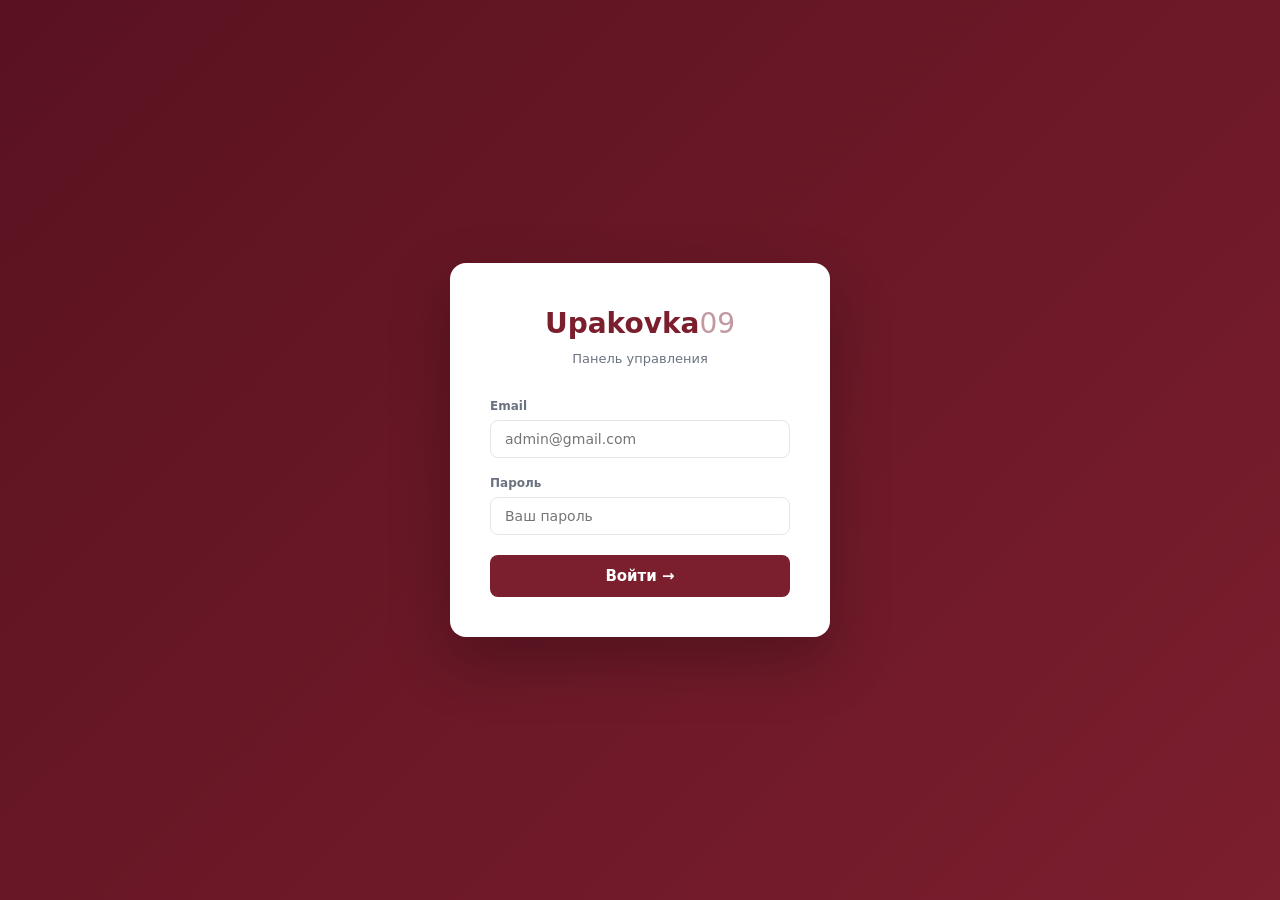
==== commit 047b865d: "Add files via upload" ====
--- a/admin.html
+++ b/admin.html
@@ -257,12 +257,15 @@
     <div class="llogo">Upakovka<span>09</span></div>
     <div class="lsub">Панель управления</div>
     <div class="lf">
+      <label>Email</label>
+      <input type="email" id="pw-email" placeholder="admin@gmail.com" autocomplete="email"/>
+    </div>
+    <div class="lf">
       <label>Пароль</label>
-      <input type="password" id="pw-input" placeholder="Введите пароль"/>
-      <div id="pw-err">Неверный пароль</div>
-    </div>
-    <button class="btn-login" onclick="doLogin()">Войти →</button>
-    <div class="lhint">По умолчанию: <code>admin123</code></div>
+      <input type="password" id="pw-input" placeholder="Ваш пароль" autocomplete="current-password"/>
+      <div id="pw-err" style="display:none"></div>
+    </div>
+    <button class="btn-login" id="login-btn" onclick="doLogin()">Войти →</button>
   </div>
 </div>
 
@@ -280,6 +283,7 @@
       <div class="sb-sec">Магазин</div>
       <div class="si" onclick="showTab('products')" data-tab="products"><span class="si-ico">🏷️</span><span class="si-lbl">Товары</span></div>
       <div class="si" onclick="showTab('categories')" data-tab="categories"><span class="si-ico">🗂️</span><span class="si-lbl">Категории</span></div>
+      <div class="si" onclick="showTab('clients')" data-tab="clients"><span class="si-ico">👥</span><span class="si-lbl">Клиенты</span></div>
     </nav>
     <div class="sb-foot">
       <div class="sb-clock" id="clock"></div>
@@ -360,6 +364,25 @@
       </div>
     </div>
 
+    <!-- CLIENTS -->
+    <div id="pane-clients" class="pane flex">
+      <div class="topbar">
+        <div class="topbar-t">Клиенты</div>
+        <div class="topbar-a"><button class="btn bo bsm" onclick="renderClients()">🔄 Обновить</button></div>
+      </div>
+      <div class="scroll">
+        <div class="scards" id="cl-stats">
+          <div class="scard"><div class="sc-l">👥 Всего клиентов</div><div class="sc-v blue" id="cl-total">—</div></div>
+          <div class="scard"><div class="sc-l">📦 Заказов всего</div><div class="sc-v" id="cl-orders">—</div></div>
+          <div class="scard"><div class="sc-l">💰 Средний чек</div><div class="sc-v green" id="cl-avg">—</div></div>
+        </div>
+        <div class="stb">
+          <div class="sw"><span class="sw-i">🔍</span><input type="text" placeholder="Поиск по email или имени…" oninput="clSearch=this.value;renderClientsList()"/></div>
+        </div>
+        <div id="cl-list"></div>
+      </div>
+    </div>
+
     <!-- CATEGORIES -->
     <div id="pane-categories" class="pane flex">
       <div class="topbar">
@@ -459,16 +482,12 @@
 </div>
 
 <script src="js/data.js"></script>
+<script src="js/auth.js"></script>
+<script src="js/authmodal.js"></script>
 <script>
 // ════════════════════════════════════════════════════════
-//  ⚙️  НАСТРОЙКИ
-// ════════════════════════════════════════════════════════
-
-var PASS      = 'admin123';  // пароль для входа
-
-// ImgBB API — для загрузки фото (бесплатно, фото видны всем)
-// Получить ключ: imgbb.com → Account → API
-// ImgBB и Firebase настроены в js/data.js
+//  НАСТРОЙКИ
+// ════════════════════════════════════════════════════════
 var IMGBB_KEY = '605aad32ee4f662d7c61875d4e055c66';
 
 // ════════════════════════════════════════════════════════
@@ -476,38 +495,64 @@
 // ════════════════════════════════════════════════════════
 var oFilter='all', oSearch='', pCat='all', pSearch='', pSort='';
 var editId=null, catEditing={};
-var photosState=[]; // массив фото в текущей модалке
-// фото в текущей открытой модалке:
-// null  = не изменялось
-// false = помечено для удаления
-// строка = новый base64 для загрузки
+var photosState=[];
 var photoState = null;
-
-// ════════════════════════════════════════════════════════
-//  AUTH
-// ════════════════════════════════════════════════════════
-document.getElementById('pw-input').addEventListener('keydown',function(e){if(e.key==='Enter')doLogin();});
-function doLogin(){
-  if(document.getElementById('pw-input').value===PASS){
-    sessionStorage.setItem('ua','1');
+var _adminToken = null;
+
+// ════════════════════════════════════════════════════════
+//  AUTH — Firebase Authentication
+// ════════════════════════════════════════════════════════
+document.addEventListener('DOMContentLoaded', function(){
+  document.getElementById('pw-input').addEventListener('keydown', function(e){ if(e.key==='Enter') doLogin(); });
+  document.getElementById('pw-email').addEventListener('keydown', function(e){ if(e.key==='Enter') doLogin(); });
+  var saved = sessionStorage.getItem('ua_token');
+  if(saved){
+    _adminToken = saved;
     document.getElementById('login-screen').style.display='none';
     document.getElementById('app').style.display='flex';
     init();
-  } else {
-    var i=document.getElementById('pw-input');
-    i.value=''; i.classList.add('shake');
-    document.getElementById('pw-err').style.display='block';
-    setTimeout(function(){i.classList.remove('shake');},600);
   }
-}
-function doLogout(){sessionStorage.removeItem('ua');location.reload();}
-if(sessionStorage.getItem('ua')==='1'){
-  document.addEventListener('DOMContentLoaded',function(){
+});
+
+function doLogin(){
+  var email = document.getElementById('pw-email').value.trim();
+  var pass  = document.getElementById('pw-input').value;
+  var btn   = document.getElementById('login-btn');
+  if(!email || !pass){ showLoginErr('Введите email и пароль'); return; }
+  btn.disabled=true; btn.textContent='⏳ Входим…';
+  fetch('https://identitytoolkit.googleapis.com/v1/accounts:signInWithPassword?key='+FIREBASE_CONFIG.apiKey,{
+    method:'POST', headers:{'Content-Type':'application/json'},
+    body:JSON.stringify({email:email,password:pass,returnSecureToken:true})
+  })
+  .then(function(r){return r.json();})
+  .then(function(d){
+    btn.disabled=false; btn.textContent='Войти →';
+    if(d.error){
+      var m={
+        'EMAIL_NOT_FOUND':'Пользователь не найден',
+        'INVALID_PASSWORD':'Неверный пароль',
+        'INVALID_LOGIN_CREDENTIALS':'Неверный email или пароль',
+        'USER_DISABLED':'Аккаунт заблокирован',
+        'TOO_MANY_ATTEMPTS_TRY_LATER':'Слишком много попыток, подождите',
+      };
+      showLoginErr(m[d.error.message]||d.error.message); return;
+    }
+    _adminToken=d.idToken;
+    sessionStorage.setItem('ua_token',_adminToken);
     document.getElementById('login-screen').style.display='none';
     document.getElementById('app').style.display='flex';
     init();
-  });
-}
+  })
+  .catch(function(e){ btn.disabled=false; btn.textContent='Войти →'; showLoginErr('Ошибка сети: '+e.message); });
+}
+
+function showLoginErr(msg){
+  var el=document.getElementById('pw-err'); el.textContent=msg; el.style.display='block';
+  var i=document.getElementById('pw-input'); i.classList.add('shake');
+  setTimeout(function(){i.classList.remove('shake');},600);
+}
+
+function doLogout(){ _adminToken=null; sessionStorage.removeItem('ua_token'); location.reload(); }
 function init(){
   tick(); setInterval(tick,10000);
   // Запрашиваем разрешение на браузерные уведомления
@@ -537,7 +582,7 @@
   // Уведомление внутри страницы
   showOrderBanner(order);
   // Обновляем список заказов если открыт
-  if(adminState && adminState.tab === 'orders') renderOrders();
+  renderOrders();
   updateBadge();
 }
 
@@ -588,11 +633,20 @@
 }
 function setFB(el,grp){document.querySelectorAll('[data-g="'+grp+'"]').forEach(function(b){b.classList.remove('on');});el.classList.add('on');}
 function updateBadge(){
-  var orders = window._cachedOrders || [];
+  // Если заказы не загружены — загружаем
+  if(!window._cachedOrders){
+    loadOrdersFromFirebase(function(all){
+      window._cachedOrders = all;
+      _applyBadge(all);
+    });
+  } else {
+    _applyBadge(window._cachedOrders);
+  }
+}
+function _applyBadge(orders){
   var n = orders.filter(function(o){return o.status==='new';}).length;
   var b = document.getElementById('sbadge');
-  b.textContent=n; b.style.display=n?'flex':'none';
-  // Обновляем счётчик на вкладке браузера
+  if(b){ b.textContent=n; b.style.display=n?'flex':'none'; }
   document.title = n ? '('+n+') Админ — Upakovka09' : 'Админ — Upakovka09';
 }
 function setText(id,v){var e=document.getElementById(id);if(e)e.textContent=v;}
@@ -841,14 +895,8 @@
 //  СОХРАНЕНИЕ НА GITHUB
 // ════════════════════════════════════════════════════════
 function saveToFirebase(products){
-  gStatus('⏳ Сохраняем товары в Firebase…','loading');
-  saveProductsToFirebase(products, function(ok){
-    if(ok){
-      gStatus('✓ Товары сохранены — фото видны всем устройствам!','ok');
-    } else {
-      gStatus('⚠ Ошибка сохранения в Firebase. Проверьте интернет.','err');
-    }
-  });
+  // Тихое сохранение — без уведомлений
+  saveProductsToFirebase(products, null);
 }
 
 // ════════════════════════════════════════════════════════
@@ -1061,218 +1109,295 @@
   if(c)c.sub=c.sub.filter(function(s){return s.id!==subId;});
   saveCats(cats); renderCats(); showToast('Удалено','info');
 }
-</script>
-<!-- MODAL: ИМПОРТ -->
-<div class="modal" id="modal-import" onclick="if(this===event.target)closeImportModal()">
-  <div class="mbox mbox-sm">
-    <div class="mhdr"><h2>Импорт товаров</h2><button class="mcls" onclick="closeImportModal()">✕</button></div>
-    <div class="mbody">
-      <div style="font-size:13px;color:var(--mut);line-height:1.6;background:var(--gr);border-radius:var(--r);padding:12px 14px;border:1px solid var(--bor)">
-        <b>Формат файла (Excel .xlsx или CSV .csv):</b><br>
-        Первая строка — заголовки:<br>
-        <code style="font-size:11px;background:#fff;padding:2px 6px;border-radius:4px;border:1px solid var(--bor)">name, price, oldPrice, meta, cat, subCat, packQty, material, volume, size, badge, emoji, sku</code><br><br>
-        Обязательные: <b>name, price</b><br>
-        Остальные — необязательные
-      </div>
-      <div class="fg">
-        <label>Выберите файл Excel (.xlsx) или CSV (.csv)</label>
-        <input type="file" id="import-file" accept=".xlsx,.csv,.xls" style="padding:8px;border:1.5px solid var(--bor);border-radius:var(--r);font-size:13px;width:100%;cursor:pointer"/>
-      </div>
-      <div style="display:flex;gap:12px">
-        <label style="display:flex;align-items:center;gap:6px;font-size:13px;cursor:pointer">
-          <input type="radio" name="import-mode" value="replace" checked/> Заменить все товары
-        </label>
-        <label style="display:flex;align-items:center;gap:6px;font-size:13px;cursor:pointer">
-          <input type="radio" name="import-mode" value="add"/> Добавить к существующим
-        </label>
-      </div>
-      <div class="merr" id="import-err"></div>
-      <div id="import-preview" style="display:none">
-        <div style="font-size:12px;font-weight:600;color:var(--mut);margin-bottom:6px" id="import-preview-title"></div>
-        <div style="max-height:200px;overflow-y:auto;border:1px solid var(--bor);border-radius:var(--r);font-size:12px" id="import-preview-table"></div>
-      </div>
-    </div>
-    <div class="mftr">
-      <button class="btn bo" onclick="closeImportModal()">Отмена</button>
-      <button class="btn bp" id="import-btn" onclick="doImport()" disabled>📥 Импортировать</button>
-    </div>
-  </div>
-</div>
-
-<script>
-// ════════════════════════════════════════════════════
+
+
+// ════════════════════════════════════════════════════════
 //  ИМПОРТ EXCEL / CSV
-// ════════════════════════════════════════════════════
-var importedRows = [];
+// ════════════════════════════════════════════════════════
+
+// ════════════════════════════════════════════════════════
+//  КЛИЕНТЫ
+// ════════════════════════════════════════════════════════
+var clSearch = '', _clientsCache = [];
+
+function renderClients(){
+  var el = document.getElementById('cl-list');
+  if(el) el.innerHTML = '<div class="empty" style="opacity:.5">⏳ Загружаем…</div>';
+  var users = [], orders = [], done = 0;
+  function combine(){
+    var map = {};
+    users.forEach(function(u){
+      if(!u || !u._id) return;
+      map[u._id] = {uid:u._id, email:u.email||'', name:u.name||'', phone:'', orders:[], spent:0, registered:true};
+    });
+    orders.forEach(function(o){
+      var key = o.userId || ('guest_' + (o.userEmail || o.phone || o.id));
+      if(!map[key]) map[key] = {uid:o.userId||null, email:o.userEmail||'', name:o.name||'', phone:o.phone||'', orders:[], spent:0, registered:false};
+      map[key].orders.push(o);
+      map[key].spent += parseFloat(o.total||0);
+      if(o.phone && !map[key].phone) map[key].phone = o.phone;
+      if(o.name && o.name !== 'Покупатель' && !map[key].name) map[key].name = o.name;
+      if(o.userEmail && !map[key].email) map[key].email = o.userEmail;
+    });
+    _clientsCache = Object.values(map).sort(function(a,b){ return b.spent - a.spent; });
+    var total = orders.reduce(function(s,o){ return s + parseFloat(o.total||0); }, 0);
+    setText('cl-total', users.length);
+    setText('cl-orders', orders.length);
+    setText('cl-avg', orders.length ? (total/orders.length).toFixed(0) + ' ₽' : '—');
+    renderClientsList();
+  }
+  loadAllUsers(function(u){ users = u||[]; done++; if(done===2) combine(); });
+  loadOrdersFromFirebase(function(o){ orders = o||[]; done++; if(done===2) combine(); });
+}
+
+function renderClientsList(){
+  var list = _clientsCache.slice();
+  if(clSearch){
+    var q = clSearch.toLowerCase();
+    list = list.filter(function(c){
+      return (c.email||'').toLowerCase().indexOf(q) !== -1 ||
+             (c.name||'').toLowerCase().indexOf(q) !== -1 ||
+             (c.phone||'').indexOf(q) !== -1;
+    });
+  }
+  var el = document.getElementById('cl-list');
+  if(!list.length){ el.innerHTML = '<div class="empty">Клиентов не найдено</div>'; return; }
+  var scls = {new:'sn', processing:'sp', done:'sd'};
+  var slbl = {new:'Новый', processing:'В обр.', done:'Готово'};
+  el.innerHTML = list.map(function(c){
+    var name  = (c.name && c.name !== 'Покупатель') ? c.name : (c.email || c.phone || 'Гость');
+    var sub   = [];
+    if(c.email && c.email !== name) sub.push(c.email);
+    if(c.phone) sub.push(c.phone);
+    var init  = name.charAt(0).toUpperCase();
+    var badge = c.registered
+      ? '<span style="font-size:10px;background:#d1fae5;color:#065f46;border-radius:10px;padding:2px 7px;font-weight:600;margin-left:6px">✓ Зарег.</span>'
+      : '<span style="font-size:10px;background:#f3f4f6;color:#6b7280;border-radius:10px;padding:2px 7px;margin-left:6px">Гость</span>';
+    var tags = c.orders.length
+      ? c.orders.slice(0,3).map(function(o){
+          return '<span class="otag">#' + o.id + ' <span class="os-lbl ' + (scls[o.status]||'sn') + '">' + (slbl[o.status]||'?') + '</span> ' + o.total + ' ₽</span>';
+        }).join('')
+      : '<span style="font-size:12px;color:var(--mut);font-style:italic">Заказов нет</span>';
+    var digits = (c.phone||'').replace(/[^0-9]/g,'');
+    var tel = c.phone ? '<a class="ob" href="tel:+' + digits + '" style="margin-top:6px;display:inline-flex">📞 ' + c.phone + '</a>' : '';
+    return '<div class="order-card" style="margin-bottom:10px">' +
+      '<div class="oc-h" style="display:flex;align-items:center;justify-content:space-between">' +
+        '<div style="display:flex;align-items:center;gap:12px">' +
+          '<div style="width:38px;height:38px;background:var(--bbg);border-radius:50%;display:flex;align-items:center;justify-content:center;font-size:16px;font-weight:700;color:var(--brd)">' + init + '</div>' +
+          '<div><div style="font-weight:600;font-size:14px;display:flex;align-items:center">' + name + badge + '</div>' +
+            (sub.length ? '<div style="font-size:12px;color:var(--mut)">' + sub.join(' · ') + '</div>' : '') +
+          '</div>' +
+        '</div>' +
+        '<div style="text-align:right">' +
+          '<div style="font-size:16px;font-weight:700;color:var(--brd)">' + c.spent.toFixed(0) + ' ₽</div>' +
+          '<div style="font-size:12px;color:var(--mut)">' + c.orders.length + ' заказ' + (c.orders.length===1?'':'ов') + '</div>' +
+        '</div>' +
+      '</div>' +
+      '<div class="oc-b"><div class="oc-items">' + tags + '</div>' + tel + '</div>' +
+    '</div>';
+  }).join('');
+}
+
+
+// ════════════════════════════════════════════════════════
+//  ИМПОРТ EXCEL / CSV (логика — модалка в HTML ниже)
+// ════════════════════════════════════════════════════════
+var _importRows = [];
 
 function openImportModal(){
-  importedRows = [];
-  document.getElementById('import-file').value = '';
-  document.getElementById('import-preview').style.display = 'none';
-  document.getElementById('import-err').style.display = 'none';
-  document.getElementById('import-btn').disabled = true;
-  document.getElementById('modal-import').style.display = 'flex';
+  _importRows = [];
+  document.getElementById('imp-preview').style.display  = 'none';
+  document.getElementById('imp-err').style.display      = 'none';
+  document.getElementById('imp-file-name').style.display= 'none';
+  document.getElementById('imp-btn').disabled            = true;
+  document.getElementById('imp-file').value              = '';
+  document.getElementById('modal-import').style.display  = 'flex';
+  var drop = document.getElementById('imp-drop');
+  drop.ondragover  = function(e){ e.preventDefault(); drop.style.borderColor='var(--br)'; drop.style.background='var(--bbg)'; };
+  drop.ondragleave = function(){ drop.style.borderColor='var(--bor)'; drop.style.background='var(--gr)'; };
+  drop.ondrop = function(e){
+    e.preventDefault(); drop.style.borderColor='var(--bor)'; drop.style.background='var(--gr)';
+    var file = e.dataTransfer.files[0];
+    if(file) handleImpFile(file);
+  };
+  document.getElementById('imp-file').onchange = function(){
+    if(this.files[0]) handleImpFile(this.files[0]);
+  };
 }
 function closeImportModal(){ document.getElementById('modal-import').style.display = 'none'; }
 
-document.getElementById('import-file').addEventListener('change', function(){
-  var file = this.files[0];
-  if(!file) return;
-  var name = file.name.toLowerCase();
-  if(name.endsWith('.csv')){
-    readCSV(file);
-  } else if(name.endsWith('.xlsx') || name.endsWith('.xls')){
-    readExcel(file);
-  } else {
-    showImportErr('Поддерживаются только .xlsx, .xls и .csv файлы');
+function handleImpFile(file){
+  var ext = file.name.split('.').pop().toLowerCase();
+  var fn = document.getElementById('imp-file-name');
+  fn.textContent = '📄 ' + file.name; fn.style.display = 'block';
+  if(ext === 'csv') readImpCSV(file);
+  else if(ext === 'xlsx' || ext === 'xls') readImpExcel(file);
+  else impErr('Поддерживаются только .xlsx, .xls, .csv');
+}
+function impErr(msg){
+  var e = document.getElementById('imp-err');
+  e.textContent = msg; e.style.display = 'block';
+  document.getElementById('imp-btn').disabled = true;
+  document.getElementById('imp-preview').style.display = 'none';
+}
+function readImpCSV(file){
+  var reader = new FileReader();
+  reader.onload = function(e){ parseImpCSV(e.target.result); };
+  reader.onerror = function(){ impErr('Ошибка чтения файла'); };
+  reader.readAsText(file, 'UTF-8');
+}
+function parseImpCSV(text){
+  var lines = text.split('\n').map(function(l){ return l.replace(/\r$/, ''); }).filter(function(l){ return l.trim(); });
+  if(lines.length < 2){ impErr('Файл пустой или содержит только заголовки'); return; }
+  var sep = (lines[0].split(';').length > lines[0].split(',').length) ? ';' : ',';
+  var headers = csvSplit(lines[0], sep).map(function(h){ return h.toLowerCase().trim(); });
+  var rows = [];
+  for(var i = 1; i < lines.length; i++){
+    var cols = csvSplit(lines[i], sep);
+    if(!cols.length) continue;
+    var obj = {};
+    headers.forEach(function(h, idx){ obj[h] = (cols[idx]||'').trim(); });
+    rows.push(obj);
   }
-});
-
-function readCSV(file){
-  var reader = new FileReader();
-  reader.onload = function(e){
-    var text = e.target.result;
-    var lines = text.split(/-?
-/).filter(function(l){ return l.trim(); });
-    if(lines.length < 2){ showImportErr('Файл пустой или содержит только заголовки'); return; }
-    var headers = parseCSVLine(lines[0]);
-    var rows = [];
-    for(var i = 1; i < lines.length; i++){
-      var cols = parseCSVLine(lines[i]);
-      if(cols.length === 0) continue;
-      var obj = {};
-      headers.forEach(function(h, idx){ obj[h.trim().toLowerCase()] = (cols[idx] || '').trim(); });
-      rows.push(obj);
-    }
-    processImportRows(rows);
-  };
-  reader.readAsText(file, 'UTF-8');
-}
-
-function parseCSVLine(line){
-  var result = [], cur = '', inQ = false;
+  buildImpPreview(rows);
+}
+function csvSplit(line, sep){
+  var result = [], cur = '', inq = false;
   for(var i = 0; i < line.length; i++){
-    var ch = line[i];
-    if(ch === '"'){ inQ = !inQ; }
-    else if(ch === ',' && !inQ){ result.push(cur); cur = ''; }
-    else { cur += ch; }
+    var c = line[i];
+    if(c === '"'){ inq = !inq; }
+    else if(c === sep && !inq){ result.push(cur); cur = ''; }
+    else { cur += c; }
   }
   result.push(cur);
   return result;
 }
-
-function readExcel(file){
-  // Используем SheetJS через CDN
-  if(typeof XLSX === 'undefined'){
-    var script = document.createElement('script');
-    script.src = 'https://cdnjs.cloudflare.com/ajax/libs/xlsx/0.18.5/xlsx.full.min.js';
-    script.onload = function(){ doReadExcel(file); };
-    script.onerror = function(){ showImportErr('Не удалось загрузить библиотеку для Excel. Попробуйте сохранить файл как CSV.'); };
-    document.head.appendChild(script);
-  } else {
-    doReadExcel(file);
-  }
-}
-
-function doReadExcel(file){
+function readImpExcel(file){
+  if(typeof XLSX !== 'undefined'){ doImpExcel(file); return; }
+  document.getElementById('imp-preview-title').textContent = '⏳ Загружаем библиотеку…';
+  document.getElementById('imp-preview').style.display = 'block';
+  var s = document.createElement('script');
+  s.src = 'https://cdnjs.cloudflare.com/ajax/libs/xlsx/0.18.5/xlsx.full.min.js';
+  s.onload  = function(){ doImpExcel(file); };
+  s.onerror = function(){ impErr('Не удалось загрузить библиотеку. Сохраните файл как CSV.'); };
+  document.head.appendChild(s);
+}
+function doImpExcel(file){
   var reader = new FileReader();
   reader.onload = function(e){
     try{
-      var wb = XLSX.read(e.target.result, {type:'array'});
+      var wb = XLSX.read(new Uint8Array(e.target.result), {type:'array'});
       var ws = wb.Sheets[wb.SheetNames[0]];
       var data = XLSX.utils.sheet_to_json(ws, {defval:''});
-      // Приводим ключи к нижнему регистру
       var rows = data.map(function(row){
         var obj = {};
-        Object.keys(row).forEach(function(k){ obj[k.trim().toLowerCase()] = String(row[k]).trim(); });
+        Object.keys(row).forEach(function(k){ obj[k.toLowerCase().trim()] = String(row[k]).trim(); });
         return obj;
       });
-      processImportRows(rows);
-    } catch(e){
-      showImportErr('Ошибка чтения Excel: ' + e.message);
-    }
+      buildImpPreview(rows);
+    }catch(e){ impErr('Ошибка чтения Excel: ' + e.message); }
   };
+  reader.onerror = function(){ impErr('Ошибка чтения файла'); };
   reader.readAsArrayBuffer(file);
 }
-
-function processImportRows(rows){
-  if(!rows.length){ showImportErr('Нет данных для импорта'); return; }
-
-  // Валидация — нужно хотя бы name и price
-  var valid = rows.filter(function(r){ return r.name && r.price && !isNaN(parseFloat(r.price)); });
-  var invalid = rows.length - valid.length;
-
-  if(!valid.length){ showImportErr('Не найдены обязательные колонки name и price. Проверьте заголовки файла.'); return; }
-
-  importedRows = valid.map(function(r, i){
+function buildImpPreview(rows){
+  var valid = rows.filter(function(r){
+    return (r.name||r['название']) && !isNaN(parseFloat(r.price||r['цена']||0));
+  });
+  if(!valid.length){ impErr('Не найдены колонки "name" и "price". Проверьте заголовки.'); return; }
+  var maxId = getProducts().length ? Math.max.apply(null, getProducts().map(function(p){ return p.id; })) : 0;
+  _importRows = valid.map(function(r, i){
+    var pr = parseFloat(r.price||r['цена']||0);
     return {
-      id:       nextId() + i,
-      name:     r.name,
-      sku:      r.sku || '',
-      meta:     r.meta || r.description || r.описание || '',
-      price:    parseFloat(r.price) || 0,
-      oldPrice: r.oldprice || r['old price'] ? parseFloat(r.oldprice || r['old price']) : null,
-      cat:      r.cat || r.category || r.категория || 'containers',
-      subCat:   r.subcat || r.subcategory || '',
-      badge:    r.badge || null,
-      emoji:    r.emoji || '📦',
-      photo:    r.photo || r.фото || '',
-      photos:   r.photo ? [r.photo] : [],
-      packQty:  parseInt(r.packqty || r['pack qty'] || r.упаковка) || 50,
-      material: r.material || r.материал || '—',
-      volume:   r.volume || r.объём || r.объем || '—',
-      size:     r.size || r.размер || '—',
+      id:       maxId + 100 + i + 1,
+      name:     r.name||r['название']||'',
+      sku:      r.sku||r['артикул']||'',
+      meta:     r.meta||r.description||r['описание']||'',
+      price:    pr,
+      oldPrice: parseFloat(r.oldprice||r['старая цена']||0)||null,
+      cat:      r.cat||r.category||r['категория']||'containers',
+      subCat:   r.subcat||r.subcategory||r['подкатегория']||'',
+      badge:    r.badge||null,
+      emoji:    r.emoji||'📦',
+      photo:    r.photo||r['фото']||'',
+      photos:   (r.photo||r['фото']) ? [r.photo||r['фото']] : [],
+      packQty:  parseInt(r.packqty||r['в упаковке']||50)||50,
+      material: r.material||r['материал']||'—',
+      volume:   r.volume||r['объём']||r['объем']||'—',
+      size:     r.size||r['размер']||'—',
       specs:    [],
     };
   });
-
-  // Показать превью
-  document.getElementById('import-preview-title').textContent =
-    'Найдено: ' + valid.length + ' товаров' + (invalid ? ' (пропущено строк: ' + invalid + ')' : '');
-
-  var tableHtml = '<table style="width:100%;border-collapse:collapse">' +
-    '<thead><tr style="background:var(--gr)">' +
-    '<th style="padding:6px 8px;text-align:left;border-bottom:1px solid var(--bor)">Название</th>' +
-    '<th style="padding:6px 8px;text-align:right;border-bottom:1px solid var(--bor)">Цена</th>' +
-    '<th style="padding:6px 8px;text-align:left;border-bottom:1px solid var(--bor)">Категория</th>' +
-    '</tr></thead><tbody>' +
-    importedRows.slice(0,10).map(function(p){
-      return '<tr><td style="padding:5px 8px;border-bottom:1px solid var(--bor)">' + p.name + '</td>' +
-        '<td style="padding:5px 8px;text-align:right;border-bottom:1px solid var(--bor)">' + p.price.toFixed(2) + ' ₽</td>' +
-        '<td style="padding:5px 8px;border-bottom:1px solid var(--bor);color:var(--mut)">' + p.cat + '</td></tr>';
-    }).join('') +
-    (importedRows.length > 10 ? '<tr><td colspan="3" style="padding:6px 8px;color:var(--mut);text-align:center">… и ещё ' + (importedRows.length-10) + ' товаров</td></tr>' : '') +
-    '</tbody></table>';
-
-  document.getElementById('import-preview-table').innerHTML = tableHtml;
-  document.getElementById('import-preview').style.display = 'block';
-  document.getElementById('import-err').style.display = 'none';
-  document.getElementById('import-btn').disabled = false;
-}
-
+  document.getElementById('imp-err').style.display = 'none';
+  document.getElementById('imp-preview-title').textContent = 'Готово: ' + valid.length + ' товаров' + (rows.length-valid.length ? ' (пропущено: '+(rows.length-valid.length)+')' : '');
+  var html = '<table style="width:100%;border-collapse:collapse"><thead><tr style="background:var(--gr)">' +
+    ['Название','Цена','Категория'].map(function(h){ return '<th style="padding:6px 8px;text-align:left;border-bottom:1px solid var(--bor);font-size:11px">'+h+'</th>'; }).join('') +
+    '</tr></thead><tbody>';
+  _importRows.slice(0,8).forEach(function(p){
+    html += '<tr><td style="padding:5px 8px;border-bottom:1px solid var(--bor)">'+p.name+'</td>'+
+      '<td style="padding:5px 8px;border-bottom:1px solid var(--bor);white-space:nowrap">'+p.price.toFixed(2)+' ₽</td>'+
+      '<td style="padding:5px 8px;border-bottom:1px solid var(--bor);color:var(--mut)">'+p.cat+'</td></tr>';
+  });
+  if(_importRows.length > 8) html += '<tr><td colspan="3" style="padding:6px 8px;text-align:center;color:var(--mut)">… ещё '+(_importRows.length-8)+'</td></tr>';
+  html += '</tbody></table>';
+  document.getElementById('imp-preview-table').innerHTML = html;
+  document.getElementById('imp-preview').style.display = 'block';
+  document.getElementById('imp-btn').disabled = false;
+}
 function doImport(){
-  if(!importedRows.length) return;
-  var mode = document.querySelector('input[name="import-mode"]:checked').value;
-  var existing = mode === 'add' ? getProducts() : [];
-  // Переназначить id чтобы не было конфликтов
+  if(!_importRows.length) return;
+  var existing = getProducts();
   var maxId = existing.length ? Math.max.apply(null, existing.map(function(p){ return p.id; })) : 0;
-  importedRows.forEach(function(p, i){ p.id = maxId + i + 1; });
-  var merged = existing.concat(importedRows);
+  _importRows.forEach(function(p, i){ p.id = maxId + i + 1; });
+  var merged = existing.concat(_importRows);
   saveProducts(merged);
   saveToFirebase(merged);
   closeImportModal();
   renderProds();
-  showToast('Импортировано ' + importedRows.length + ' товаров ✓', 'ok');
-}
-
-function showImportErr(msg){
-  var el = document.getElementById('import-err');
-  el.textContent = msg; el.style.display = 'block';
-  document.getElementById('import-btn').disabled = true;
-  document.getElementById('import-preview').style.display = 'none';
+  showToast('Импортировано ' + _importRows.length + ' товаров ✓', 'ok');
 }
 </script>
 
+
+
+<!-- MODAL: ИМПОРТ EXCEL / CSV -->
+<div class="modal" id="modal-import" onclick="if(this===event.target)closeImportModal()">
+  <div class="mbox mbox-sm">
+    <div class="mhdr">
+      <h2>Импорт товаров из Excel / CSV</h2>
+      <button class="mcls" onclick="closeImportModal()">✕</button>
+    </div>
+    <div class="mbody">
+      <div style="background:var(--gr);border:1px solid var(--bor);border-radius:var(--r);padding:12px 14px;font-size:12px;color:var(--mut);line-height:1.7">
+        <b style="color:#1a1a1a">Формат колонок (первая строка — заголовки):</b><br>
+        <code style="background:#fff;padding:2px 5px;border-radius:3px;font-size:11px">name, price, oldPrice, meta, cat, subCat, packQty, material, volume, size, badge, emoji, sku</code><br>
+        Обязательные: <b>name</b> и <b>price</b>. Остальные необязательны.
+      </div>
+      <div class="fg">
+        <input type="file" id="imp-file" accept=".xlsx,.xls,.csv" style="display:none"/>
+        <div id="imp-drop" onclick="document.getElementById('imp-file').click()"
+          style="border:2px dashed var(--bor);border-radius:var(--rl);padding:28px 20px;text-align:center;cursor:pointer;background:var(--gr);transition:all .2s">
+          <div style="font-size:36px;margin-bottom:8px">📂</div>
+          <div style="font-size:14px;font-weight:600;color:#1a1a1a;margin-bottom:4px">Нажмите чтобы выбрать файл</div>
+          <div style="font-size:12px;color:var(--mut)">или перетащите файл сюда</div>
+          <div style="font-size:11px;color:var(--mut);margin-top:6px">Excel (.xlsx, .xls) или CSV (.csv)</div>
+        </div>
+        <div id="imp-file-name" style="display:none;font-size:13px;color:#16a34a;font-weight:500;padding:8px 12px;background:#f0fdf4;border:1px solid #bbf7d0;border-radius:var(--r)"></div>
+      </div>
+
+      <div id="imp-err" style="display:none;color:#b91c1c;font-size:12px;background:#fef2f2;border:1px solid #fecaca;border-radius:var(--r);padding:8px 12px"></div>
+      <div id="imp-preview" style="display:none">
+        <div id="imp-preview-title" style="font-size:12px;font-weight:600;color:var(--mut);margin-bottom:6px"></div>
+        <div id="imp-preview-table" style="max-height:200px;overflow-y:auto;border:1px solid var(--bor);border-radius:var(--r);font-size:12px"></div>
+      </div>
+    </div>
+    <div class="mftr">
+      <button class="btn bo" onclick="closeImportModal()">Отмена</button>
+      <button class="btn bp" id="imp-btn" onclick="doImport()" disabled>📥 Импортировать</button>
+    </div>
+  </div>
+</div>
+
+
 </body>
-</html>
+</html>
